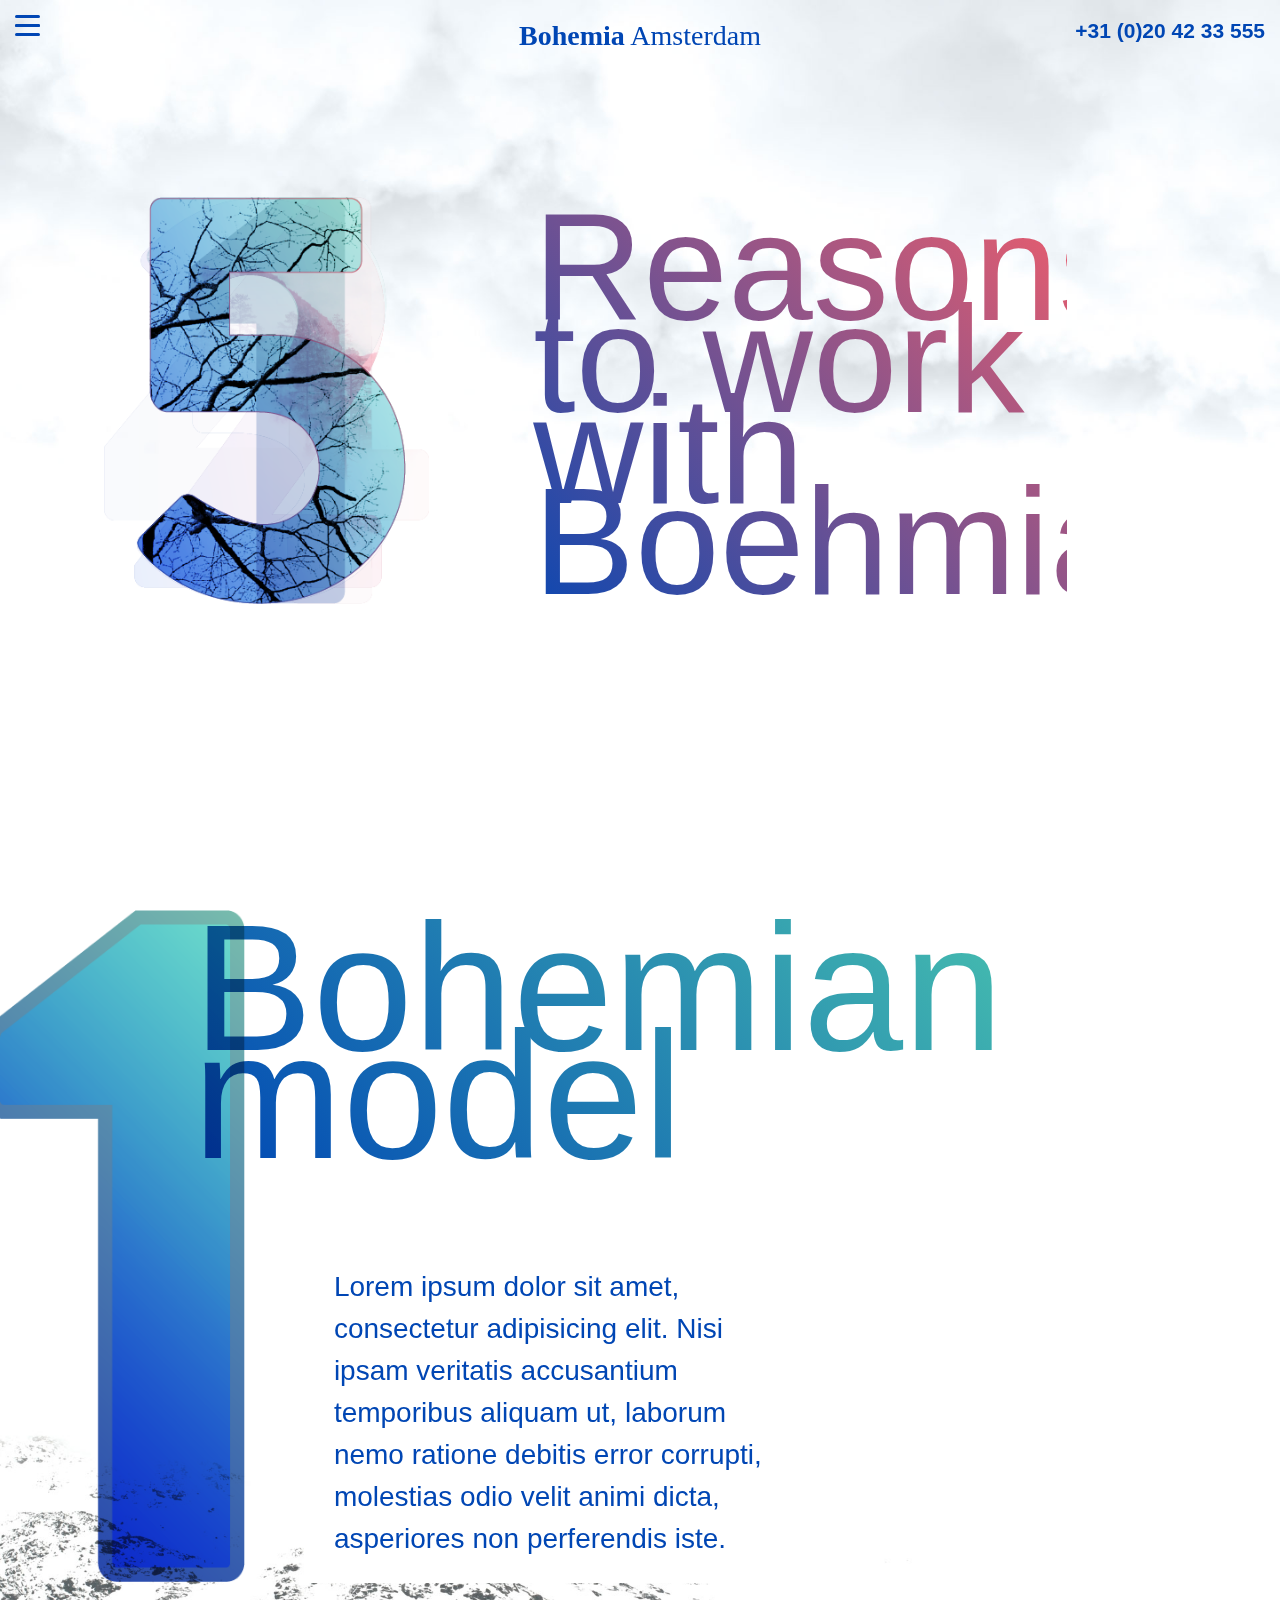
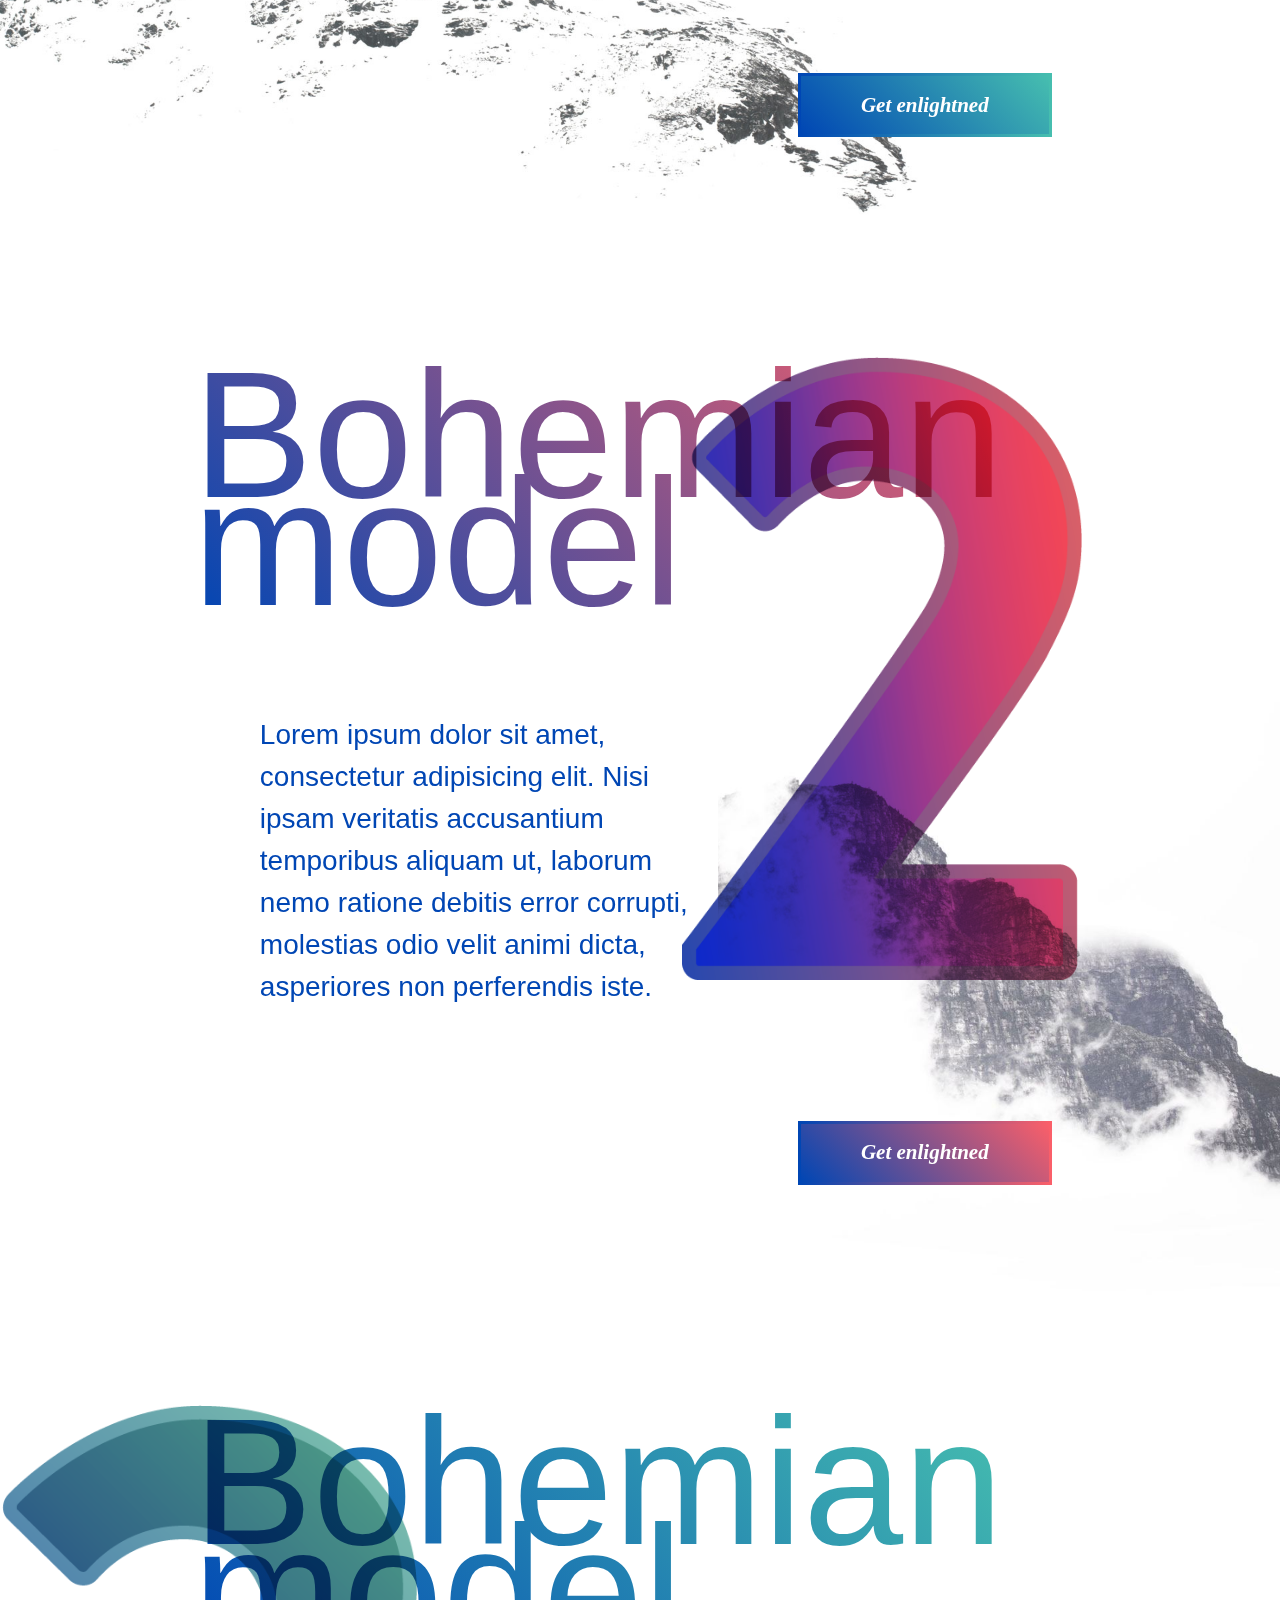
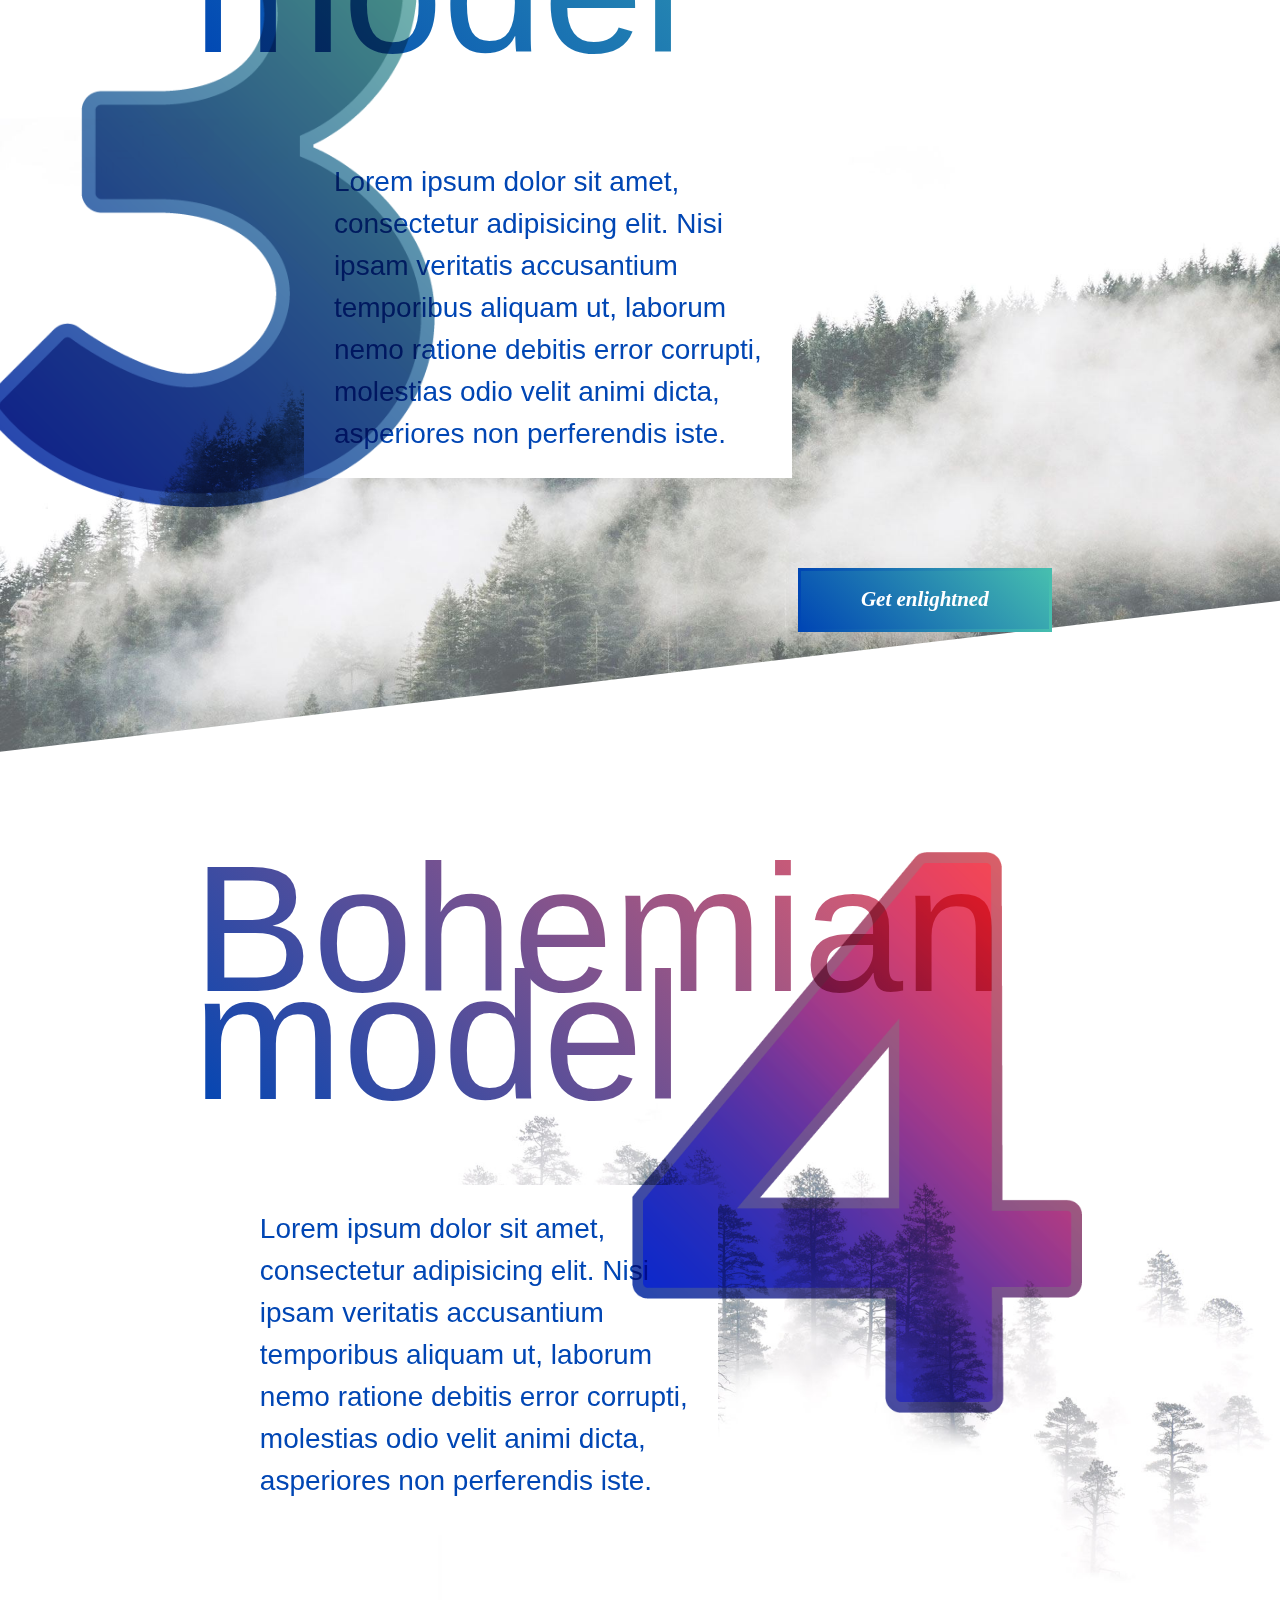
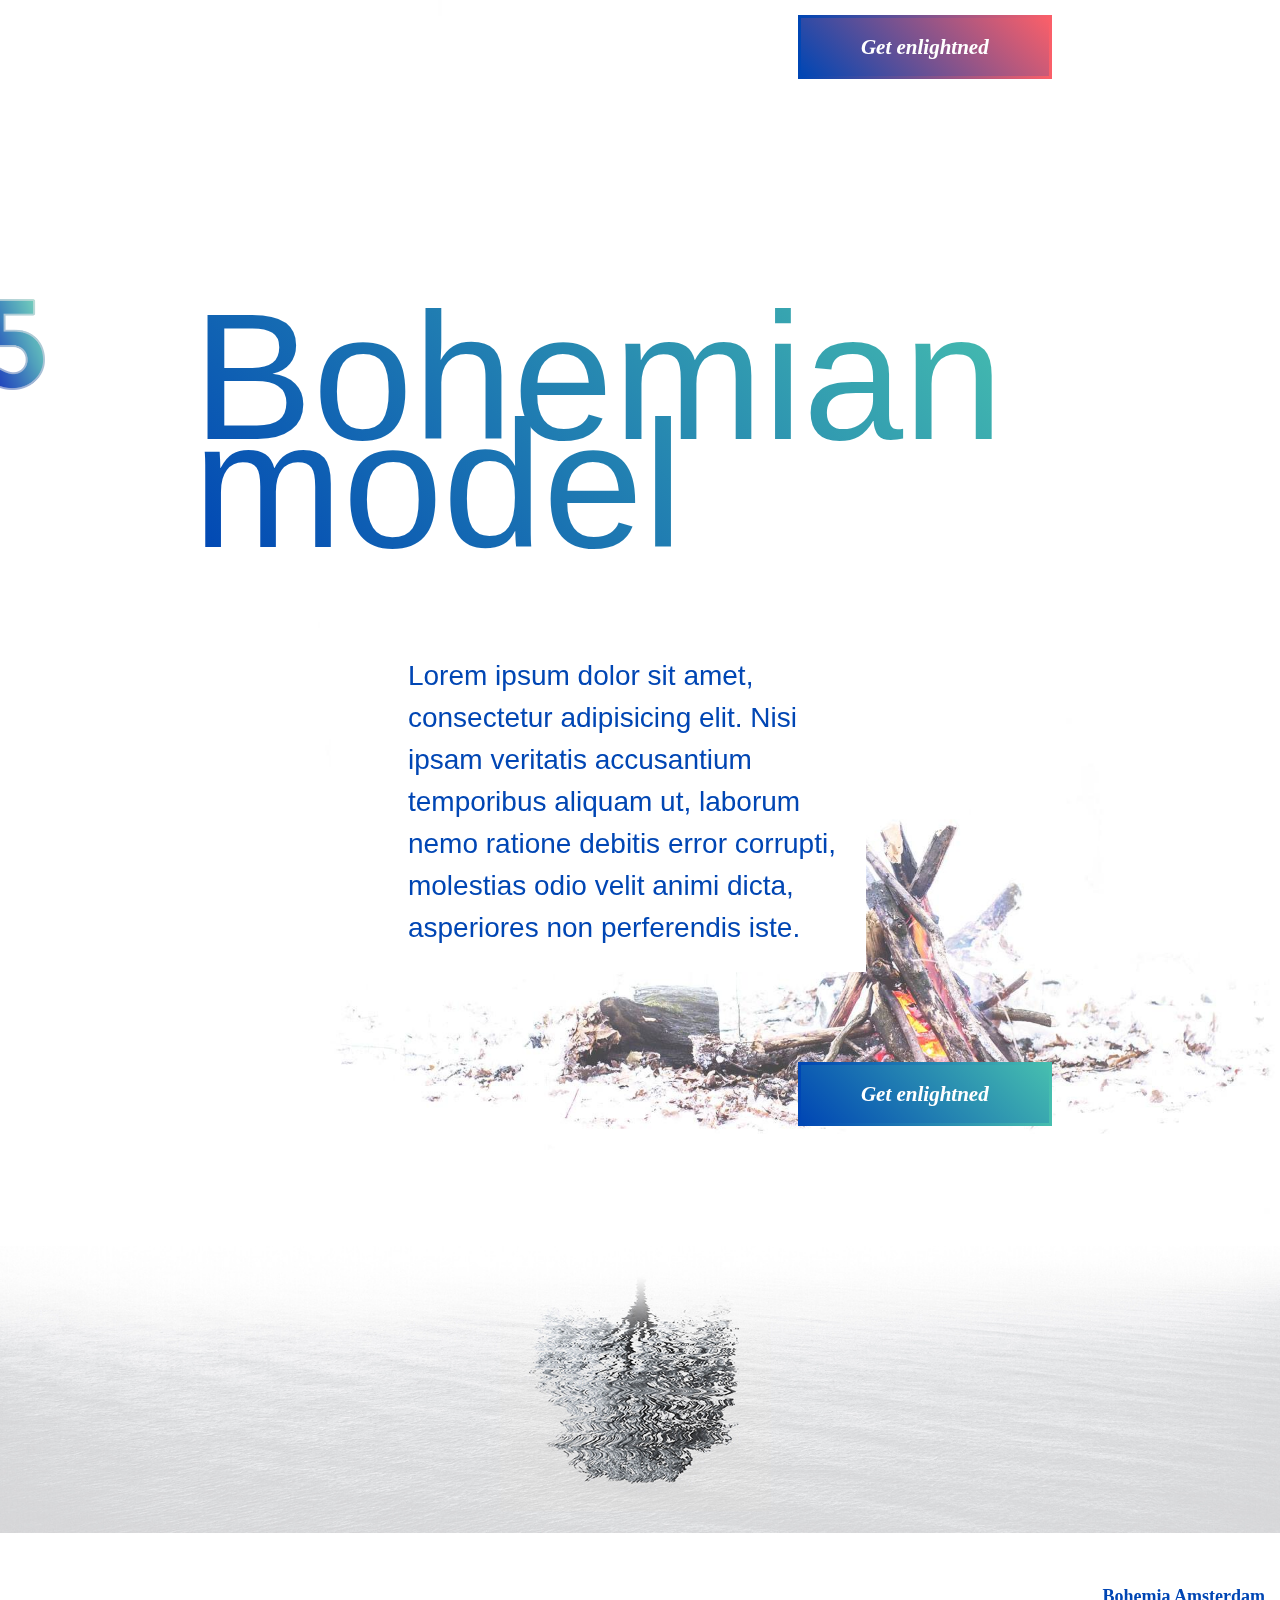
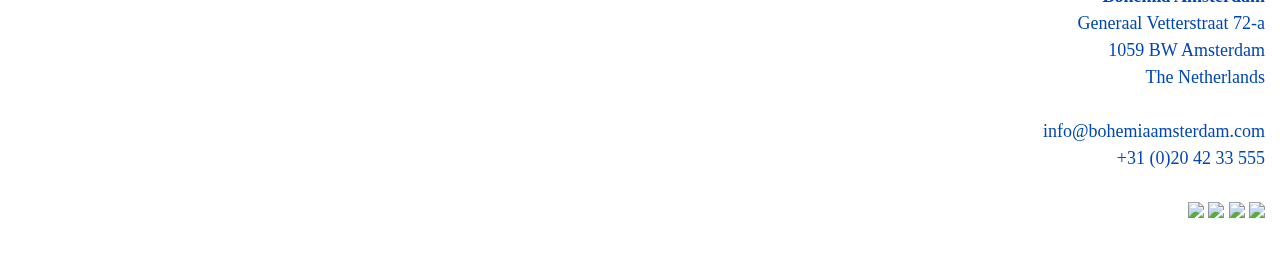
==== front-page.html @ 12e8cc12 "Front page" ====
<!doctype html>
<!--[if lt IE 7]>	  <html class="no-js lt-ie9 lt-ie8 lt-ie7" lang=""> <![endif]-->
<!--[if IE 7]>		 <html class="no-js lt-ie9 lt-ie8" lang=""> <![endif]-->
<!--[if IE 8]>		 <html class="no-js lt-ie9" lang=""> <![endif]-->
<!--[if gt IE 8]><!--> <html class="no-js" lang=""> <!--<![endif]-->
	<head>
		<meta charset="utf-8">
		<meta http-equiv="X-UA-Compatible" content="IE=edge,chrome=1">
		<title></title>
		<meta name="description" content="">
		<meta name="viewport" content="width=device-width, initial-scale=1">
		<link rel="apple-touch-icon" href="apple-touch-icon.png">
		
		<link rel="stylesheet" href="atomic-docs/css/main.css">

		<script src="js/vendor/modernizr-2.8.3-respond-1.4.2.min.js"></script>
	</head>
	<body class="front-page">
 		

		<!-- Clipping SVG for the hero image -->
		<svg class="clip-svg">
		  <defs>
			<clippath id="clip-polygon-hero" clipPathUnits="objectBoundingBox">
			  <polygon points="0 1, 0 0, 1 0, 1 0.8" />
			  <!-- When changing these, also change the _post-item.scss -->
			</clippath>
		  </defs>
		</svg> 
 		  		 		 		
 		<!-- Clipping SVG for the Footer -->
		<svg class="clip-svg" preserveAspectRatio="xMaxYMax meet">
		  <defs>
			<clippath id="clip-polygon-footer" clipPathUnits="objectBoundingBox">
			  <polygon points="0 1, 0 0.55, 1 0, 1 1" />
			  <!-- When changing these, also change the _post-item.scss -->
			</clippath>
		  </defs>
		</svg> 
  		  		 		 		
<!-- 	The hidden menu -->
	   	<nav class="menu"> 
			<div class="menu-container">
				<div class="menu-content">
					<ul>
						<li><a href="front-page.html">Home</a></li>
						<li><a href="single-work.html">Work post</a></li>
						<li><a href="single-blog.html">Blog post</a></li>
						<li><a href="overview-work.html">Overview Work</a></li>
						<li><a href="overview-blog.html">Overview Blog</a></li>
						<li><a href="overview-about.html">Overview About</a></li>
					</ul>
				</div> 
			</div>
			<div class="veil"></div>
		</nav> 
		
<!-- 	The fixed header -->
		<header id="header">
			<div class="gradient"></div>
			<div class="container-full">
				<div class="row between-xs">
					<div class="col-xs-4 col-md-4">
						<button id="ham"><span></span><span></span><span></span><span></span></button>
					</div>
					<div class="col-md-4">
						<a class="logo" href="#"><strong>Bohemia</strong> Amsterdam</a> 
					</div>
					<div class="col-xs-8 col-md-4">
						<a class="phone">&#43;31 (0)20 42 33 555</a>
					</div>
				</div>
			</div>			
		</header>

<!-- 	The hero image. echo the url instead of: http://lorempixel.com/1920/1080-->
<!--
		<div class="hero container-full" style="background-image: url(../img/hero_about.jpg)">
			<div class="row middle-xs">
				<div class="col-xs col-sm-6 col-md-5 col-md-offset-1 col-lg-4">
					<h1>About us</h1>
					<div class="white-bg">Is this the part where we tell you we’re 'not your average advertising agency'? Yup. Whether we're laughing at each other from across the office or having beers together on Burger Friday.</div>
				</div>
			</div>
		</div>
-->
  		
<!-- 	The main content -->
		<main class="container-full">
			
		

	
			<div class="row middle-xs">
				<div class="col-xs col-lg-10">
				
				<!-- 5 Reasons to work with Bohemia -->
					<div class="zero row middle-xs">
						<img class="bg-img" src="img/hero_clouds.jpg" alt="">
						<div class="nr col-xs-12 center-xs col-sm-4 col-sm-offset-1">
							<img src="img/num-all.png" alt="">
						</div>
						<h1  class="col-xs-12 center-xs col-sm-6 col-sm-offset-1 start-sm">Reasons to work with Boehmia</h1>
					</div>
					
				<!-- 1 -->
					<div class="one left row">
						<img class="bg-img" src="img/hero_model.jpg" alt="">
						<div class="number">  <!-- col-xs-3 col-sm-4 -->
							<img src="img/num-1.png" alt="">
						</div>
						<div class="col-xs col-sm-offset-2 col-lg-10 col-lg-offset-2">
							<div class="row">
								<div class="col-xs col-lg-10 col-xlg-8">
									<h2>Bohemian model</h2>
								</div>
							</div>
							<div class="row center-sm">
								<div class="desc col-xs col-sm-6 col-lg-7 col-xlg-6">
									<p>Lorem ipsum dolor sit amet, consectetur adipisicing elit. Nisi ipsam veritatis accusantium temporibus aliquam ut, laborum nemo ratione debitis error corrupti, molestias odio velit animi dicta, asperiores non perferendis iste.</p>
								</div>
							</div>
						</div>
						<div class="cta col-xs">
							<div class="row end-xs">
								<div class="col-xs">
									<button class="green-btn">Get enlightned</button>
								</div>						
							</div>
						</div>
					</div>
					
				<!-- 2 -->
					<div class="two right row">
						<img class="bg-img" src="img/hero_work.jpg" alt="">
						<div class="number">  <!-- col-xs-3 col-sm-4 -->
							<img src="img/num-2.png" alt="">
						</div>
						<div class="col-xs col-sm-offset-2 col-lg-10 col-lg-offset-2">
							<div class="row">
								<div class="col-xs col-lg-10 col-xlg-8">
									<h2>Bohemian model</h2>
								</div>
							</div>
							<div class="row center-sm">
								<div class="desc col-xs col-sm-6 col-lg-7 col-xlg-6">
									<p>Lorem ipsum dolor sit amet, consectetur adipisicing elit. Nisi ipsam veritatis accusantium temporibus aliquam ut, laborum nemo ratione debitis error corrupti, molestias odio velit animi dicta, asperiores non perferendis iste.</p>
								</div>
							</div>
						</div>
						<div class="cta col-xs">
							<div class="row end-xs">
								<div class="col-xs">
									<button class="red-btn">Get enlightned</button>
								</div>						
							</div>
						</div>
					</div>
					
				<!-- 3 -->
					<div class="three left row">
						<img class="bg-img clip-svg-hero" src="img/hero_clients.jpg" alt="">
						<div class="number">  <!-- col-xs-3 col-sm-4 -->
							<img src="img/num-3.png" alt="">
						</div>
						<div class="col-xs col-sm-offset-2 col-lg-10 col-lg-offset-2">
							<div class="row">
								<div class="col-xs col-lg-10 col-xlg-8">
									<h2>Bohemian model</h2>
								</div>
							</div>
							<div class="row center-sm">
								<div class="desc col-xs col-sm-6 col-lg-7 col-xlg-6">
									<p>Lorem ipsum dolor sit amet, consectetur adipisicing elit. Nisi ipsam veritatis accusantium temporibus aliquam ut, laborum nemo ratione debitis error corrupti, molestias odio velit animi dicta, asperiores non perferendis iste.</p>
								</div>
							</div>
						</div>
						<div class="cta col-xs">
							<div class="row end-xs">
								<div class="col-xs">
									<button class="green-btn">Get enlightned</button>
								</div>						
							</div>
						</div>
					</div>
					
				<!-- 4 -->
					<div class="four right row">
						<img class="bg-img" src="img/hero_about.jpg" alt="">
						<div class="number">  <!-- col-xs-3 col-sm-4 -->
							<img src="img/num-4.png" alt="">
						</div>
						<div class="col-xs col-sm-offset-2 col-lg-10 col-lg-offset-2">
							<div class="row">
								<div class="col-xs col-lg-10 col-xlg-8">
									<h2>Bohemian model</h2>
								</div>
							</div>
							<div class="row center-sm">
								<div class="desc col-xs col-sm-6 col-lg-7 col-xlg-6">
									<p>Lorem ipsum dolor sit amet, consectetur adipisicing elit. Nisi ipsam veritatis accusantium temporibus aliquam ut, laborum nemo ratione debitis error corrupti, molestias odio velit animi dicta, asperiores non perferendis iste.</p>
								</div>
							</div>
						</div>
						<div class="cta col-xs">
							<div class="row end-xs">
								<div class="col-xs">
									<button class="red-btn">Get enlightned</button>
								</div>						
							</div>
						</div>
					</div>
					
				<!-- 5 -->
					<div class="five left row">
						<img class="bg-img" src="img/hero_blog.jpg" alt="">
						<div class="number">  <!-- col-xs-3 col-sm-4 -->
							<img src="img/num-5.png" alt="">
						</div>
						<div class="col-xs col-sm-offset-2 col-lg-10 col-lg-offset-2">
							<div class="row">
								<div class="col-xs col-lg-10 col-xlg-8">
									<h2>Bohemian model</h2>
								</div>
							</div>
							<div class="row center-sm">
								<div class="desc col-xs col-sm-6 col-lg-7 col-xlg-6">
									<p>Lorem ipsum dolor sit amet, consectetur adipisicing elit. Nisi ipsam veritatis accusantium temporibus aliquam ut, laborum nemo ratione debitis error corrupti, molestias odio velit animi dicta, asperiores non perferendis iste.</p>
								</div>
							</div>
						</div>
						<div class="cta col-xs">
							<div class="row end-xs">
								<div class="col-xs">
									<button class="green-btn">Get enlightned</button>
								</div>						
							</div>
						</div>
					</div>
				</div>
			</div>
		
			
			
			
			
<!--
			<aside class="col-md-2">
				<ul>
					<li>#ataghere</li>
					<li>#ataghere</li>
					<li>#ataghere</li>
					<li>#ataghere</li>
					<li>#ataghere</li>
					<li>#ataghere</li>
					<li>#ataghere</li>
					<li>#ataghere</li>
					<li>#ataghere</li>
					<li>#ataghere</li>
					<li>#ataghere</li>
					<li>#ataghere</li>
				</ul>	
			</aside>
-->
			
			
			
			
			
			

			<div class="tree">
				<img src="../../../../img/lake.jpg" alt="">
			</div>
		</main>
				
<!-- 	Footer -->
		<footer class="container-fluid">
			<div class="row center-xs end-md">
				<div class="col-xs">
					<div><strong>Bohemia Amsterdam</strong></div>
					<div>
						Generaal Vetterstraat 72-a<br>
						1059 BW Amsterdam<br>
						The Netherlands<br><br>
						info@bohemiaamsterdam.com<br>
						+31 (0)20 42 33 555<br><br>
					</div>
					<div>
						<span><a href="#"><img src="http://lorempixel.com/44/44" ></a></span>
						<span><a href="#"><img src="http://lorempixel.com/44/44" ></a></span>
						<span><a href="#"><img src="http://lorempixel.com/44/44" ></a></span>
						<span><a href="#"><img src="http://lorempixel.com/44/44" ></a></span>
					</div>
				</div>
			</div>
			
		</footer>
		


		<script src="//ajax.googleapis.com/ajax/libs/jquery/1.11.2/jquery.js"></script>
		<script>window.jQuery || document.write('<script src="js/vendor/jquery-1.11.2.js"><\/script>')</script>

		<script src="js/main.js"></script>

	</body>
</html>
---- atomic-docs/css/main.css ----
/* scss/utilities/_variables.scss */
/* scss/utilities/_reset.scss */
/* Eric Meyer's CSS Reset
   http://meyerweb.com/eric/tools/css/reset/ 
   v2.0 | 20110126
   License: none (public domain)
   This is a Sass partial
*/
html, body, div, span, applet, object, iframe,
h1, h2, h3, h4, h5, h6, p, blockquote, pre,
a, abbr, acronym, address, big, cite, code,
del, dfn, em, img, ins, kbd, q, s, samp,
small, strike, strong, sub, sup, tt, var,
b, u, i, center,
dl, dt, dd, ol, ul, li,
fieldset, form, label, legend,
table, caption, tbody, tfoot, thead, tr, th, td,
article, aside, canvas, details, embed,
figure, figcaption, footer, header, hgroup,
menu, nav, output, ruby, section, summary,
time, mark, audio, video {
  margin: 0;
  padding: 0;
  border: 0;
  font-size: 100%;
  font: inherit;
  vertical-align: baseline; }

/* HTML5 display-role reset for older browsers */
article, aside, details, figcaption, figure,
footer, header, hgroup, menu, nav, section {
  display: block; }

body {
  line-height: 1; }

ol, ul {
  list-style: none; }

blockquote, q {
  quotes: none; }

blockquote:before, blockquote:after,
q:before, q:after {
  content: '';
  content: none; }

table {
  border-collapse: collapse;
  border-spacing: 0; }

input, button {
  -webkit-border-radius: 0;
  border-radius: 0;
  -webkit-appearance: none;
  -moz-appearance: none;
  appearance: none;
  box-shadow: none;
  border-radius: none;
  border: none;
  cursor: pointer;
  background: none; }

/* scss/utilities/_mixins.scss */
/* transition syntax
		<name>
		<duration>
		<timing-function>
		<delay> */
/* animation: 
		<name> 
		<duration>
		<timing-function>
		<delay>
		<iteration-count>
		<direction>
		<fill-mode> */
/* transform: 
		<name> 
		<duration>
		<timing-function>
		<delay>
		<iteration-count>
		<direction>
		<fill-mode> */
/* scss/utilities/_base.scss */
@font-face {
  font-family: 'brandon-grotesque';
  font-style: normal;
  font-weight: 100;
  src: url(../../../fonts/Brandon_thin.woff) format("woff"); }

@font-face {
  font-family: 'brandon-grotesque';
  font-style: normal;
  font-weight: 200;
  src: url(../../../fonts/Brandon_light.woff) format("woff"); }

@font-face {
  font-family: 'brandon-grotesque';
  font-style: normal;
  font-weight: 300;
  src: url(../../../fonts/Brandon_reg.woff) format("woff"); }

@font-face {
  font-family: 'brandon-grotesque';
  font-style: normal;
  font-weight: 700;
  src: url(../../../fonts/Brandon_bld.woff) format("woff"); }

html {
  font-size: 62.5%; }

body {
  font-size: 2.1rem;
  font-family: "livory", Times, "Times New Roman", serif;
  color: #0046b4;
  line-height: 1.5;
  -webkit-font-smoothing: antialiased;
  -moz-osx-font-smoothing: grayscale; }

.relative {
  position: relative; }

strong {
  font-weight: 700; }

a, a img {
  -webkit-transition: all, 0.3s, ease;
  -moz-transition: all, 0.3s, ease;
  -o-transition: all, 0.3s, ease;
  transition: all, 0.3s, ease; }

.container-fluid, .container, .container-full {
  margin-right: auto;
  margin-left: auto; }

.container-fluid {
  padding-right: 1.5rem;
  padding-left: 1.5rem;
  max-width: 143rem; }

.container-full {
  padding-right: 1.5rem;
  padding-left: 1.5rem; }

.row {
  box-sizing: border-box;
  display: -webkit-box;
  display: -ms-flexbox;
  display: flex;
  -webkit-box-flex: 0;
  -ms-flex: 0 1 auto;
  flex: 0 1 auto;
  -webkit-box-orient: horizontal;
  -webkit-box-direction: normal;
  -ms-flex-direction: row;
  flex-direction: row;
  -ms-flex-wrap: wrap;
  flex-wrap: wrap;
  margin-right: -1.5rem;
  margin-left: -1.5rem; }
  .row.reverse {
    -webkit-box-orient: horizontal;
    -webkit-box-direction: reverse;
    -ms-flex-direction: row-reverse;
    flex-direction: row-reverse; }

.col.reverse {
  -webkit-box-orient: vertical;
  -webkit-box-direction: reverse;
  -ms-flex-direction: column-reverse;
  flex-direction: column-reverse; }

/* 
 * Name: xs
 * Desc: Vertical mobile
 */
.col-xs, .col-xs-1, .col-xs-2, .col-xs-3, .col-xs-4, .col-xs-5, .col-xs-6, .col-xs-7, .col-xs-8, .col-xs-9, .col-xs-10, .col-xs-11, .col-xs-12, .col-xs-offset-0, .col-xs-offset-1, .col-xs-offset-2, .col-xs-offset-3, .col-xs-offset-4, .col-xs-offset-5, .col-xs-offset-6, .col-xs-offset-7, .col-xs-offset-8, .col-xs-offset-9, .col-xs-offset-10, .col-xs-offset-11, .col-xs-offset-12 {
  box-sizing: border-box;
  -webkit-box-flex: 0;
  -ms-flex: 0 0 auto;
  flex: 0 0 auto;
  padding-right: 1.5rem;
  padding-left: 1.5rem; }

.col-xs {
  -webkit-box-flex: 1;
  -ms-flex-positive: 1;
  flex-grow: 1;
  -ms-flex-preferred-size: 0;
  flex-basis: 0;
  max-width: 100%; }

.col-xs-1 {
  -ms-flex-preferred-size: 8.33333333%;
  flex-basis: 8.33333333%;
  max-width: 8.33333333%; }

.col-xs-2 {
  -ms-flex-preferred-size: 16.66666667%;
  flex-basis: 16.66666667%;
  max-width: 16.66666667%; }

.col-xs-3 {
  -ms-flex-preferred-size: 25%;
  flex-basis: 25%;
  max-width: 25%; }

.col-xs-4 {
  -ms-flex-preferred-size: 33.33333333%;
  flex-basis: 33.33333333%;
  max-width: 33.33333333%; }

.col-xs-5 {
  -ms-flex-preferred-size: 41.66666667%;
  flex-basis: 41.66666667%;
  max-width: 41.66666667%; }

.col-xs-6 {
  -ms-flex-preferred-size: 50%;
  flex-basis: 50%;
  max-width: 50%; }

.col-xs-7 {
  -ms-flex-preferred-size: 58.33333333%;
  flex-basis: 58.33333333%;
  max-width: 58.33333333%; }

.col-xs-8 {
  -ms-flex-preferred-size: 66.66666667%;
  flex-basis: 66.66666667%;
  max-width: 66.66666667%; }

.col-xs-9 {
  -ms-flex-preferred-size: 75%;
  flex-basis: 75%;
  max-width: 75%; }

.col-xs-10 {
  -ms-flex-preferred-size: 83.33333333%;
  flex-basis: 83.33333333%;
  max-width: 83.33333333%; }

.col-xs-11 {
  -ms-flex-preferred-size: 91.66666667%;
  flex-basis: 91.66666667%;
  max-width: 91.66666667%; }

.col-xs-12 {
  -ms-flex-preferred-size: 100%;
  flex-basis: 100%;
  max-width: 100%; }

.col-xs-offset-0 {
  margin-left: 0; }

.col-xs-offset-1 {
  margin-left: 8.33333333%; }

.col-xs-offset-2 {
  margin-left: 16.66666667%; }

.col-xs-offset-3 {
  margin-left: 25%; }

.col-xs-offset-4 {
  margin-left: 33.33333333%; }

.col-xs-offset-5 {
  margin-left: 41.66666667%; }

.col-xs-offset-6 {
  margin-left: 50%; }

.col-xs-offset-7 {
  margin-left: 58.33333333%; }

.col-xs-offset-8 {
  margin-left: 66.66666667%; }

.col-xs-offset-9 {
  margin-left: 75%; }

.col-xs-offset-10 {
  margin-left: 83.33333333%; }

.col-xs-offset-11 {
  margin-left: 91.66666667%; }

.start-xs {
  -webkit-box-pack: start;
  -ms-flex-pack: start;
  justify-content: flex-start;
  text-align: start; }

.center-xs {
  -webkit-box-pack: center;
  -ms-flex-pack: center;
  justify-content: center;
  text-align: center; }

.end-xs {
  -webkit-box-pack: end;
  -ms-flex-pack: end;
  justify-content: flex-end;
  text-align: end; }

.top-xs {
  -webkit-box-align: start;
  -ms-flex-align: start;
  align-items: flex-start; }

.middle-xs {
  -webkit-box-align: center;
  -ms-flex-align: center;
  align-items: center; }

.bottom-xs {
  -webkit-box-align: end;
  -ms-flex-align: end;
  align-items: flex-end; }

.around-xs {
  -ms-flex-pack: distribute;
  justify-content: space-around; }

.between-xs {
  -webkit-box-pack: justify;
  -ms-flex-pack: justify;
  justify-content: space-between; }

.first-xs {
  -webkit-box-ordinal-group: 0;
  -ms-flex-order: -1;
  order: -1; }

.last-xs {
  -webkit-box-ordinal-group: 2;
  -ms-flex-order: 1;
  order: 1; }

/* 
 * Name: sm
 * Desc: Vertical tablets or landscape mobile
 */
@media only screen and (min-width: 48rem) {
  .container {
    width: 49rem; }
  .col-sm, .col-sm-1, .col-sm-2, .col-sm-3, .col-sm-4, .col-sm-5, .col-sm-6, .col-sm-7, .col-sm-8, .col-sm-9, .col-sm-10, .col-sm-11, .col-sm-12, .col-sm-offset-0, .col-sm-offset-1, .col-sm-offset-2, .col-sm-offset-3, .col-sm-offset-4, .col-sm-offset-5, .col-sm-offset-6, .col-sm-offset-7, .col-sm-offset-8, .col-sm-offset-9, .col-sm-offset-10, .col-sm-offset-11, .col-sm-offset-12 {
    box-sizing: border-box;
    -webkit-box-flex: 0;
    -ms-flex: 0 0 auto;
    flex: 0 0 auto;
    padding-right: 1.5rem;
    padding-left: 1.5rem; }
  .col-sm {
    -webkit-box-flex: 1;
    -ms-flex-positive: 1;
    flex-grow: 1;
    -ms-flex-preferred-size: 0;
    flex-basis: 0;
    max-width: 100%; }
  .col-sm-1 {
    -ms-flex-preferred-size: 8.33333333%;
    flex-basis: 8.33333333%;
    max-width: 8.33333333%; }
  .col-sm-2 {
    -ms-flex-preferred-size: 16.66666667%;
    flex-basis: 16.66666667%;
    max-width: 16.66666667%; }
  .col-sm-3 {
    -ms-flex-preferred-size: 25%;
    flex-basis: 25%;
    max-width: 25%; }
  .col-sm-4 {
    -ms-flex-preferred-size: 33.33333333%;
    flex-basis: 33.33333333%;
    max-width: 33.33333333%; }
  .col-sm-5 {
    -ms-flex-preferred-size: 41.66666667%;
    flex-basis: 41.66666667%;
    max-width: 41.66666667%; }
  .col-sm-6 {
    -ms-flex-preferred-size: 50%;
    flex-basis: 50%;
    max-width: 50%; }
  .col-sm-7 {
    -ms-flex-preferred-size: 58.33333333%;
    flex-basis: 58.33333333%;
    max-width: 58.33333333%; }
  .col-sm-8 {
    -ms-flex-preferred-size: 66.66666667%;
    flex-basis: 66.66666667%;
    max-width: 66.66666667%; }
  .col-sm-9 {
    -ms-flex-preferred-size: 75%;
    flex-basis: 75%;
    max-width: 75%; }
  .col-sm-10 {
    -ms-flex-preferred-size: 83.33333333%;
    flex-basis: 83.33333333%;
    max-width: 83.33333333%; }
  .col-sm-11 {
    -ms-flex-preferred-size: 91.66666667%;
    flex-basis: 91.66666667%;
    max-width: 91.66666667%; }
  .col-sm-12 {
    -ms-flex-preferred-size: 100%;
    flex-basis: 100%;
    max-width: 100%; }
  .col-sm-offset-0 {
    margin-left: 0; }
  .col-sm-offset-1 {
    margin-left: 8.33333333%; }
  .col-sm-offset-2 {
    margin-left: 16.66666667%; }
  .col-sm-offset-3 {
    margin-left: 25%; }
  .col-sm-offset-4 {
    margin-left: 33.33333333%; }
  .col-sm-offset-5 {
    margin-left: 41.66666667%; }
  .col-sm-offset-6 {
    margin-left: 50%; }
  .col-sm-offset-7 {
    margin-left: 58.33333333%; }
  .col-sm-offset-8 {
    margin-left: 66.66666667%; }
  .col-sm-offset-9 {
    margin-left: 75%; }
  .col-sm-offset-10 {
    margin-left: 83.33333333%; }
  .col-sm-offset-11 {
    margin-left: 91.66666667%; }
  .start-sm {
    -webkit-box-pack: start;
    -ms-flex-pack: start;
    justify-content: flex-start;
    text-align: start; }
  .center-sm {
    -webkit-box-pack: center;
    -ms-flex-pack: center;
    justify-content: center;
    text-align: center; }
  .end-sm {
    -webkit-box-pack: end;
    -ms-flex-pack: end;
    justify-content: flex-end;
    text-align: end; }
  .top-sm {
    -webkit-box-align: start;
    -ms-flex-align: start;
    align-items: flex-start; }
  .middle-sm {
    -webkit-box-align: center;
    -ms-flex-align: center;
    align-items: center; }
  .bottom-sm {
    -webkit-box-align: end;
    -ms-flex-align: end;
    align-items: flex-end; }
  .around-sm {
    -ms-flex-pack: distribute;
    justify-content: space-around; }
  .between-sm {
    -webkit-box-pack: justify;
    -ms-flex-pack: justify;
    justify-content: space-between; }
  .first-sm {
    -webkit-box-ordinal-group: 0;
    -ms-flex-order: -1;
    order: -1; }
  .last-sm {
    -webkit-box-ordinal-group: 2;
    -ms-flex-order: 1;
    order: 1; } }

/* 
 * Name: md
 * Desc: Lanscape tablets and small desktop
 */
@media only screen and (min-width: 64rem) {
  .container {
    width: 65rem; }
  .col-md, .col-md-1, .col-md-2, .col-md-3, .col-md-4, .col-md-5, .col-md-6, .col-md-7, .col-md-8, .col-md-9, .col-md-10, .col-md-11, .col-md-12, .col-md-offset-0, .col-md-offset-1, .col-md-offset-2, .col-md-offset-3, .col-md-offset-4, .col-md-offset-5, .col-md-offset-6, .col-md-offset-7, .col-md-offset-8, .col-md-offset-9, .col-md-offset-10, .col-md-offset-11, .col-md-offset-12 {
    box-sizing: border-box;
    -webkit-box-flex: 0;
    -ms-flex: 0 0 auto;
    flex: 0 0 auto;
    padding-right: 1.5rem;
    padding-left: 1.5rem; }
  .col-md {
    -webkit-box-flex: 1;
    -ms-flex-positive: 1;
    flex-grow: 1;
    -ms-flex-preferred-size: 0;
    flex-basis: 0;
    max-width: 100%; }
  .col-md-1 {
    -ms-flex-preferred-size: 8.33333333%;
    flex-basis: 8.33333333%;
    max-width: 8.33333333%; }
  .col-md-2 {
    -ms-flex-preferred-size: 16.66666667%;
    flex-basis: 16.66666667%;
    max-width: 16.66666667%; }
  .col-md-3 {
    -ms-flex-preferred-size: 25%;
    flex-basis: 25%;
    max-width: 25%; }
  .col-md-4 {
    -ms-flex-preferred-size: 33.33333333%;
    flex-basis: 33.33333333%;
    max-width: 33.33333333%; }
  .col-md-5 {
    -ms-flex-preferred-size: 41.66666667%;
    flex-basis: 41.66666667%;
    max-width: 41.66666667%; }
  .col-md-6 {
    -ms-flex-preferred-size: 50%;
    flex-basis: 50%;
    max-width: 50%; }
  .col-md-7 {
    -ms-flex-preferred-size: 58.33333333%;
    flex-basis: 58.33333333%;
    max-width: 58.33333333%; }
  .col-md-8 {
    -ms-flex-preferred-size: 66.66666667%;
    flex-basis: 66.66666667%;
    max-width: 66.66666667%; }
  .col-md-9 {
    -ms-flex-preferred-size: 75%;
    flex-basis: 75%;
    max-width: 75%; }
  .col-md-10 {
    -ms-flex-preferred-size: 83.33333333%;
    flex-basis: 83.33333333%;
    max-width: 83.33333333%; }
  .col-md-11 {
    -ms-flex-preferred-size: 91.66666667%;
    flex-basis: 91.66666667%;
    max-width: 91.66666667%; }
  .col-md-12 {
    -ms-flex-preferred-size: 100%;
    flex-basis: 100%;
    max-width: 100%; }
  .col-md-offset-0 {
    margin-left: 0; }
  .col-md-offset-1 {
    margin-left: 8.33333333%; }
  .col-md-offset-2 {
    margin-left: 16.66666667%; }
  .col-md-offset-3 {
    margin-left: 25%; }
  .col-md-offset-4 {
    margin-left: 33.33333333%; }
  .col-md-offset-5 {
    margin-left: 41.66666667%; }
  .col-md-offset-6 {
    margin-left: 50%; }
  .col-md-offset-7 {
    margin-left: 58.33333333%; }
  .col-md-offset-8 {
    margin-left: 66.66666667%; }
  .col-md-offset-9 {
    margin-left: 75%; }
  .col-md-offset-10 {
    margin-left: 83.33333333%; }
  .col-md-offset-11 {
    margin-left: 91.66666667%; }
  .start-md {
    -webkit-box-pack: start;
    -ms-flex-pack: start;
    justify-content: flex-start;
    text-align: start; }
  .center-md {
    -webkit-box-pack: center;
    -ms-flex-pack: center;
    justify-content: center;
    text-align: center; }
  .end-md {
    -webkit-box-pack: end;
    -ms-flex-pack: end;
    justify-content: flex-end;
    text-align: end; }
  .top-md {
    -webkit-box-align: start;
    -ms-flex-align: start;
    align-items: flex-start; }
  .middle-md {
    -webkit-box-align: center;
    -ms-flex-align: center;
    align-items: center; }
  .bottom-md {
    -webkit-box-align: end;
    -ms-flex-align: end;
    align-items: flex-end; }
  .around-md {
    -ms-flex-pack: distribute;
    justify-content: space-around; }
  .between-md {
    -webkit-box-pack: justify;
    -ms-flex-pack: justify;
    justify-content: space-between; }
  .first-md {
    -webkit-box-ordinal-group: 0;
    -ms-flex-order: -1;
    order: -1; }
  .last-md {
    -webkit-box-ordinal-group: 2;
    -ms-flex-order: 1;
    order: 1; } }

/* 
 * Name: lg
 * Desc: Large desktop
 */
@media only screen and (min-width: 75rem) {
  .container {
    width: 96%;
    max-width: 143rem; }
  .col-lg, .col-lg-1, .col-lg-2, .col-lg-3, .col-lg-4, .col-lg-5, .col-lg-6, .col-lg-7, .col-lg-8, .col-lg-9, .col-lg-10, .col-lg-11, .col-lg-12, .col-lg-offset-0, .col-lg-offset-1, .col-lg-offset-2, .col-lg-offset-3, .col-lg-offset-4, .col-lg-offset-5, .col-lg-offset-6, .col-lg-offset-7, .col-lg-offset-8, .col-lg-offset-9, .col-lg-offset-10, .col-lg-offset-11, .col-lg-offset-12 {
    box-sizing: border-box;
    -webkit-box-flex: 0;
    -ms-flex: 0 0 auto;
    flex: 0 0 auto;
    padding-right: 1.5rem;
    padding-left: 1.5rem; }
  .col-lg {
    -webkit-box-flex: 1;
    -ms-flex-positive: 1;
    flex-grow: 1;
    -ms-flex-preferred-size: 0;
    flex-basis: 0;
    max-width: 100%; }
  .col-lg-1 {
    -ms-flex-preferred-size: 8.33333333%;
    flex-basis: 8.33333333%;
    max-width: 8.33333333%; }
  .col-lg-2 {
    -ms-flex-preferred-size: 16.66666667%;
    flex-basis: 16.66666667%;
    max-width: 16.66666667%; }
  .col-lg-3 {
    -ms-flex-preferred-size: 25%;
    flex-basis: 25%;
    max-width: 25%; }
  .col-lg-4 {
    -ms-flex-preferred-size: 33.33333333%;
    flex-basis: 33.33333333%;
    max-width: 33.33333333%; }
  .col-lg-5 {
    -ms-flex-preferred-size: 41.66666667%;
    flex-basis: 41.66666667%;
    max-width: 41.66666667%; }
  .col-lg-6 {
    -ms-flex-preferred-size: 50%;
    flex-basis: 50%;
    max-width: 50%; }
  .col-lg-7 {
    -ms-flex-preferred-size: 58.33333333%;
    flex-basis: 58.33333333%;
    max-width: 58.33333333%; }
  .col-lg-8 {
    -ms-flex-preferred-size: 66.66666667%;
    flex-basis: 66.66666667%;
    max-width: 66.66666667%; }
  .col-lg-9 {
    -ms-flex-preferred-size: 75%;
    flex-basis: 75%;
    max-width: 75%; }
  .col-lg-10 {
    -ms-flex-preferred-size: 83.33333333%;
    flex-basis: 83.33333333%;
    max-width: 83.33333333%; }
  .col-lg-11 {
    -ms-flex-preferred-size: 91.66666667%;
    flex-basis: 91.66666667%;
    max-width: 91.66666667%; }
  .col-lg-12 {
    -ms-flex-preferred-size: 100%;
    flex-basis: 100%;
    max-width: 100%; }
  .col-lg-offset-0 {
    margin-left: 0; }
  .col-lg-offset-1 {
    margin-left: 8.33333333%; }
  .col-lg-offset-2 {
    margin-left: 16.66666667%; }
  .col-lg-offset-3 {
    margin-left: 25%; }
  .col-lg-offset-4 {
    margin-left: 33.33333333%; }
  .col-lg-offset-5 {
    margin-left: 41.66666667%; }
  .col-lg-offset-6 {
    margin-left: 50%; }
  .col-lg-offset-7 {
    margin-left: 58.33333333%; }
  .col-lg-offset-8 {
    margin-left: 66.66666667%; }
  .col-lg-offset-9 {
    margin-left: 75%; }
  .col-lg-offset-10 {
    margin-left: 83.33333333%; }
  .col-lg-offset-11 {
    margin-left: 91.66666667%; }
  .start-lg {
    -webkit-box-pack: start;
    -ms-flex-pack: start;
    justify-content: flex-start;
    text-align: start; }
  .center-lg {
    -webkit-box-pack: center;
    -ms-flex-pack: center;
    justify-content: center;
    text-align: center; }
  .end-lg {
    -webkit-box-pack: end;
    -ms-flex-pack: end;
    justify-content: flex-end;
    text-align: end; }
  .top-lg {
    -webkit-box-align: start;
    -ms-flex-align: start;
    align-items: flex-start; }
  .middle-lg {
    -webkit-box-align: center;
    -ms-flex-align: center;
    align-items: center; }
  .bottom-lg {
    -webkit-box-align: end;
    -ms-flex-align: end;
    align-items: flex-end; }
  .around-lg {
    -ms-flex-pack: distribute;
    justify-content: space-around; }
  .between-lg {
    -webkit-box-pack: justify;
    -ms-flex-pack: justify;
    justify-content: space-between; }
  .first-lg {
    -webkit-box-ordinal-group: 0;
    -ms-flex-order: -1;
    order: -1; }
  .last-lg {
    -webkit-box-ordinal-group: 2;
    -ms-flex-order: 1;
    order: 1; } }

/* 
 * Name: xlg
 * Desc: Extra Large desktop
 */
@media only screen and (min-width: 100.1rem) {
  .container {
    width: 96%;
    max-width: 143rem; }
  .col-xlg, .col-xlg-1, .col-xlg-2, .col-xlg-3, .col-xlg-4, .col-xlg-5, .col-xlg-6, .col-xlg-7, .col-xlg-8, .col-xlg-9, .col-xlg-10, .col-xlg-11, .col-xlg-12, .col-xlg-offset-0, .col-xlg-offset-1, .col-xlg-offset-2, .col-xlg-offset-3, .col-xlg-offset-4, .col-xlg-offset-5, .col-xlg-offset-6, .col-xlg-offset-7, .col-xlg-offset-8, .col-xlg-offset-9, .col-xlg-offset-10, .col-xlg-offset-11, .col-xlg-offset-12 {
    box-sizing: border-box;
    -webkit-box-flex: 0;
    -ms-flex: 0 0 auto;
    flex: 0 0 auto;
    padding-right: 1.5rem;
    padding-left: 1.5rem; }
  .col-xlg {
    -webkit-box-flex: 1;
    -ms-flex-positive: 1;
    flex-grow: 1;
    -ms-flex-preferred-size: 0;
    flex-basis: 0;
    max-width: 100%; }
  .col-xlg-1 {
    -ms-flex-preferred-size: 8.33333333%;
    flex-basis: 8.33333333%;
    max-width: 8.33333333%; }
  .col-xlg-2 {
    -ms-flex-preferred-size: 16.66666667%;
    flex-basis: 16.66666667%;
    max-width: 16.66666667%; }
  .col-xlg-3 {
    -ms-flex-preferred-size: 25%;
    flex-basis: 25%;
    max-width: 25%; }
  .col-xlg-4 {
    -ms-flex-preferred-size: 33.33333333%;
    flex-basis: 33.33333333%;
    max-width: 33.33333333%; }
  .col-xlg-5 {
    -ms-flex-preferred-size: 41.66666667%;
    flex-basis: 41.66666667%;
    max-width: 41.66666667%; }
  .col-xlg-6 {
    -ms-flex-preferred-size: 50%;
    flex-basis: 50%;
    max-width: 50%; }
  .col-xlg-7 {
    -ms-flex-preferred-size: 58.33333333%;
    flex-basis: 58.33333333%;
    max-width: 58.33333333%; }
  .col-xlg-8 {
    -ms-flex-preferred-size: 66.66666667%;
    flex-basis: 66.66666667%;
    max-width: 66.66666667%; }
  .col-xlg-9 {
    -ms-flex-preferred-size: 75%;
    flex-basis: 75%;
    max-width: 75%; }
  .col-xlg-10 {
    -ms-flex-preferred-size: 83.33333333%;
    flex-basis: 83.33333333%;
    max-width: 83.33333333%; }
  .col-xlg-11 {
    -ms-flex-preferred-size: 91.66666667%;
    flex-basis: 91.66666667%;
    max-width: 91.66666667%; }
  .col-xlg-12 {
    -ms-flex-preferred-size: 100%;
    flex-basis: 100%;
    max-width: 100%; }
  .col-xlg-offset-0 {
    margin-left: 0; }
  .col-xlg-offset-1 {
    margin-left: 8.33333333%; }
  .col-xlg-offset-2 {
    margin-left: 16.66666667%; }
  .col-xlg-offset-3 {
    margin-left: 25%; }
  .col-xlg-offset-4 {
    margin-left: 33.33333333%; }
  .col-xlg-offset-5 {
    margin-left: 41.66666667%; }
  .col-xlg-offset-6 {
    margin-left: 50%; }
  .col-xlg-offset-7 {
    margin-left: 58.33333333%; }
  .col-xlg-offset-8 {
    margin-left: 66.66666667%; }
  .col-xlg-offset-9 {
    margin-left: 75%; }
  .col-xlg-offset-10 {
    margin-left: 83.33333333%; }
  .col-xlg-offset-11 {
    margin-left: 91.66666667%; }
  .start-xlg {
    -webkit-box-pack: start;
    -ms-flex-pack: start;
    justify-content: flex-start;
    text-align: start; }
  .center-xlg {
    -webkit-box-pack: center;
    -ms-flex-pack: center;
    justify-content: center;
    text-align: center; }
  .end-xlg {
    -webkit-box-pack: end;
    -ms-flex-pack: end;
    justify-content: flex-end;
    text-align: end; }
  .top-xlg {
    -webkit-box-align: start;
    -ms-flex-align: start;
    align-items: flex-start; }
  .middle-xlg {
    -webkit-box-align: center;
    -ms-flex-align: center;
    align-items: center; }
  .bottom-xlg {
    -webkit-box-align: end;
    -ms-flex-align: end;
    align-items: flex-end; }
  .around-xlg {
    -ms-flex-pack: distribute;
    justify-content: space-around; }
  .between-xlg {
    -webkit-box-pack: justify;
    -ms-flex-pack: justify;
    justify-content: space-between; }
  .first-xlg {
    -webkit-box-ordinal-group: 0;
    -ms-flex-order: -1;
    order: -1; }
  .last-xlg {
    -webkit-box-ordinal-group: 2;
    -ms-flex-order: 1;
    order: 1; } }

/* scss/utilities/_helper.scss */
.hidden {
  display: none !important;
  visibility: hidden; }

.visuallyhidden {
  border: 0;
  clip: rect(0 0 0 0);
  height: 1px;
  margin: -1px;
  overflow: hidden;
  padding: 0;
  position: absolute;
  width: 1px; }
  .visuallyhidden.focusable:active, .visuallyhidden.focusable:focus {
    clip: auto;
    height: auto;
    margin: 0;
    overflow: visible;
    position: static;
    width: auto; }

.invisible {
  visibility: hidden; }

.translucent {
  -ms-filter: "progid:DXImageTransform.Microsoft.Alpha(Opacity=50)";
  -khtml-opacity: 0.5;
  opacity: 0.5; }

.clearfix {
  *zoom: 1; }
  .clearfix:before {
    content: " ";
    display: table; }
  .clearfix:after {
    content: " ";
    display: table;
    clear: both; }

.blue {
  color: #0046b4; }

.red {
  color: #fa5f69; }

.green {
  color: #46beaf; }

.white {
  color: #ffffff; }

.blue-bg {
  background: #0046b4; }

.red-bg {
  background: #fa5f69; }

.green-bg {
  background: #46beaf; }

.white-bg {
  background: #ffffff; }

.full-width {
  flex-basis: 100%;
  max-width: 100%; }

/* scss/utilities/_media_queries.scss */
/* scss/utilities/_print.scss */
@media print {
  * {
    background: transparent !important;
    color: #000 !important;
    box-shadow: none !important;
    text-shadow: none !important; }
    *:before, *:after {
      background: transparent !important;
      color: #000 !important;
      box-shadow: none !important;
      text-shadow: none !important; }
  a {
    text-decoration: underline; }
    a:visited {
      text-decoration: underline; }
    a[href]:after {
      content: " (" attr(href) ")"; }
  abbr[title]:after {
    content: " (" attr(title) ")"; }
  a[href^="#"]:after, a[href^="javascript:"]:after {
    content: ""; }
  pre, blockquote {
    border: 1px solid #999;
    page-break-inside: avoid; }
  thead {
    display: table-header-group; }
  tr {
    page-break-inside: avoid; }
  img {
    page-break-inside: avoid;
    max-width: 100% !important; }
  p, h2, h3 {
    orphans: 3;
    widows: 3; }
  h2, h3 {
    page-break-after: avoid; } }

/* scss/atoms/_images.scss */
.content img {
  max-width: 100%; }

/* scss/atoms/_buttons.scss */
button {
  font-family: "livory", Times, "Times New Roman", serif;
  font-size: 2.1rem;
  font-style: italic;
  font-weight: 700;
  line-height: 0.8;
  height: 6.4rem;
  padding: 0 6rem;
  border-width: 3px;
  border-style: solid;
  color: #ffffff;
  margin: 2rem 0; }

button.outline-white {
  border-color: #ffffff;
  margin: 6rem auto 2rem; }

button.outline-green {
  -webkit-border-image: -webkit-linear-gradient(45deg, #0046b4, #46beaf);
  -moz-border-image: -moz-linear-gradient(45deg, #0046b4, #46beaf);
  -o-border-image: -o-linear-gradient(45deg, #0046b4, #46beaf);
  border-image: linear-gradient(45deg, #0046b4, #46beaf);
  border-image-slice: 1;
  background: -webkit-linear-gradient(45deg, #0046b4, #46beaf);
  background: -moz-linear-gradient(45deg, #0046b4, #46beaf);
  background: -o-linear-gradient(45deg, #0046b4, #46beaf);
  background: -ms-linear-gradient(45deg, #0046b4, #46beaf);
  background: linear-gradient(45deg, #0046b4, #46beaf);
  -webkit-background-clip: text;
  -webkit-text-fill-color: transparent;
  display: inline-block;
  margin: 6rem auto 2rem; }

button.red-btn {
  border-color: transparent;
  -webkit-border-image: -webkit-linear-gradient(90deg, #0046b4, #fa5f69);
  -moz-border-image: -moz-linear-gradient(90deg, #0046b4, #fa5f69);
  -o-border-image: -o-linear-gradient(90deg, #0046b4, #fa5f69);
  border-image: linear-gradient(90deg, #0046b4, #fa5f69);
  border-image-slice: 1;
  background-image: -webkit-linear-gradient(45deg, #0046b4, #fa5f69);
  background-image: -moz-linear-gradient(45deg, #0046b4, #fa5f69);
  background-image: -o-linear-gradient(45deg, #0046b4, #fa5f69);
  background-image: -ms-linear-gradient(45deg, #0046b4, #fa5f69);
  background-image: linear-gradient(45deg, #0046b4, #fa5f69); }

button.green-btn {
  border-color: transparent;
  -webkit-border-image: -webkit-linear-gradient(90deg, #0046b4, #46beaf);
  -moz-border-image: -moz-linear-gradient(90deg, #0046b4, #46beaf);
  -o-border-image: -o-linear-gradient(90deg, #0046b4, #46beaf);
  border-image: linear-gradient(90deg, #0046b4, #46beaf);
  border-image-slice: 1;
  background-image: -webkit-linear-gradient(45deg, #0046b4, #46beaf);
  background-image: -moz-linear-gradient(45deg, #0046b4, #46beaf);
  background-image: -o-linear-gradient(45deg, #0046b4, #46beaf);
  background-image: -ms-linear-gradient(45deg, #0046b4, #46beaf);
  background-image: linear-gradient(45deg, #0046b4, #46beaf); }

/* scss/atoms/_hamburger.scss */
/* hamburger button */
#ham {
  width: 2.5rem;
  height: 2.3rem;
  -webkit-transform: rotate(0deg);
  -moz-transform: rotate(0deg);
  -o-transform: rotate(0deg);
  transform: rotate(0deg);
  -webkit-transition: all, 0.3s, ease;
  -moz-transition: all, 0.3s, ease;
  -o-transition: all, 0.3s, ease;
  transition: all, 0.3s, ease;
  border: 0;
  margin: 0;
  padding: 0;
  cursor: pointer; }
  #ham:focus {
    outline: none; }
  #ham span {
    display: block;
    position: absolute;
    height: 3px;
    width: 100%;
    border-radius: 9px;
    opacity: 1;
    left: 0;
    -webkit-transform: rotate(0deg);
    -moz-transform: rotate(0deg);
    -o-transform: rotate(0deg);
    transform: rotate(0deg);
    -webkit-transition: 0.25s, ease-in-out;
    -moz-transition: 0.25s, ease-in-out;
    -o-transition: 0.25s, ease-in-out;
    transition: 0.25s, ease-in-out; }
    #ham span:nth-child(1) {
      top: 0px; }
    #ham span:nth-child(2), #ham span:nth-child(3) {
      top: 9px; }
    #ham span:nth-child(4) {
      top: 18px; }
  #ham.open span {
    background: #46beaf; }
    #ham.open span:nth-child(1) {
      top: 9px;
      width: 0%;
      left: 50%; }
    #ham.open span:nth-child(2) {
      -webkit-transform: rotate(45deg);
      -moz-transform: rotate(45deg);
      -o-transform: rotate(45deg);
      transform: rotate(45deg); }
    #ham.open span:nth-child(3) {
      -webkit-transform: rotate(-45deg);
      -moz-transform: rotate(-45deg);
      -o-transform: rotate(-45deg);
      transform: rotate(-45deg); }
    #ham.open span:nth-child(4) {
      top: 9px;
      width: 0%;
      left: 50%; }

/* scss/atoms/_inputs.scss */
/* scss/atoms/_headings.scss */
.single-blog .title,
.single-work h1 {
  margin-top: 4rem;
  line-height: 0.6; }
  .single-blog .title,
  .single-work h1 {
    padding-top: 3.87rem; }
    @media screen and (min-width: 48rem) {
      .single-blog .title,
      .single-work h1 {
        padding-top: calc(3.87rem + 0.774 * ((100vw - 76.8rem) / 43.2)); } }
    @media screen and (min-width: 75rem) {
      .single-blog .title,
      .single-work h1 {
        padding-top: 4.644rem; } }
  .single-blog .title,
  .single-work h1 {
    padding-bottom: 3.87rem; }
    @media screen and (min-width: 48rem) {
      .single-blog .title,
      .single-work h1 {
        padding-bottom: calc(3.87rem + 0.774 * ((100vw - 76.8rem) / 43.2)); } }
    @media screen and (min-width: 75rem) {
      .single-blog .title,
      .single-work h1 {
        padding-bottom: 4.644rem; } }

.overview-work h1,
.overview-blog h1,
.overview-about h1,
.overview-clients h1 {
  line-height: 0.6; }
  .overview-work h1,
  .overview-blog h1,
  .overview-about h1,
  .overview-clients h1 {
    padding-top: 4.644rem; }
    @media screen and (min-width: 48rem) {
      .overview-work h1,
      .overview-blog h1,
      .overview-about h1,
      .overview-clients h1 {
        padding-top: calc(4.644rem + 3.096 * ((100vw - 76.8rem) / 43.2)); } }
    @media screen and (min-width: 75rem) {
      .overview-work h1,
      .overview-blog h1,
      .overview-about h1,
      .overview-clients h1 {
        padding-top: 7.74rem; } }
  .overview-work h1,
  .overview-blog h1,
  .overview-about h1,
  .overview-clients h1 {
    padding-bottom: 4.644rem; }
    @media screen and (min-width: 48rem) {
      .overview-work h1,
      .overview-blog h1,
      .overview-about h1,
      .overview-clients h1 {
        padding-bottom: calc(4.644rem + 3.096 * ((100vw - 76.8rem) / 43.2)); } }
    @media screen and (min-width: 75rem) {
      .overview-work h1,
      .overview-blog h1,
      .overview-about h1,
      .overview-clients h1 {
        padding-bottom: 7.74rem; } }

h2 {
  padding: 2.365rem 0;
  line-height: 0.6; }

h3 {
  padding: 1.72rem 0;
  line-height: 0.8; }

h4 {
  padding: 1.72rem 0;
  line-height: 0.6; }

h1, h2, h3, h4, h5, h6, .title {
  font-family: "brandon-grotesque", Gotham, "Helvetica Neue", Helvetica, Arial, sans-serif;
  font-weight: 100; }

.single-blog h1, .single-blog h2, .single-blog h3, .single-blog h4, .single-blog h5, .single-blog h6, .single-blog .title,
.overview-blog h1,
.overview-blog h2,
.overview-blog h3,
.overview-blog h4,
.overview-blog h5,
.overview-blog h6,
.overview-blog .title,
.overview-clients h1,
.overview-clients h2,
.overview-clients h3,
.overview-clients h4,
.overview-clients h5,
.overview-clients h6,
.overview-clients .title {
  background: -webkit-linear-gradient(45deg, #0046b4, #46beaf);
  background: -moz-linear-gradient(45deg, #0046b4, #46beaf);
  background: -o-linear-gradient(45deg, #0046b4, #46beaf);
  background: -ms-linear-gradient(45deg, #0046b4, #46beaf);
  background: linear-gradient(45deg, #0046b4, #46beaf);
  -webkit-background-clip: text;
  -webkit-text-fill-color: transparent;
  display: inline-block; }

.single-work h1, .single-work h2, .single-work h3, .single-work h4, .single-work h5, .single-work h6, .single-work .title,
.single-about h1,
.single-about h2,
.single-about h3,
.single-about h4,
.single-about h5,
.single-about h6,
.single-about .title,
.overview-work h1,
.overview-work h2,
.overview-work h3,
.overview-work h4,
.overview-work h5,
.overview-work h6,
.overview-work .title {
  background: -webkit-linear-gradient(45deg, #0046b4, #fa5f69);
  background: -moz-linear-gradient(45deg, #0046b4, #fa5f69);
  background: -o-linear-gradient(45deg, #0046b4, #fa5f69);
  background: -ms-linear-gradient(45deg, #0046b4, #fa5f69);
  background: linear-gradient(45deg, #0046b4, #fa5f69);
  -webkit-background-clip: text;
  -webkit-text-fill-color: transparent;
  display: inline-block; }

.single-blog h1 {
  font-weight: 700;
  font-size: 2.1rem;
  line-height: 1.4;
  color: #46beaf;
  padding: 0;
  margin: 0;
  display: inline-block; }

.single-blog h2,
.single-work h2,
.single-about h2 {
  margin: 2rem 0 0; }
  .single-blog h2,
  .single-work h2,
  .single-about h2 {
    font-size: 4rem; }
    @media screen and (min-width: 48rem) {
      .single-blog h2,
      .single-work h2,
      .single-about h2 {
        font-size: calc(4rem + 1.5 * ((100vw - 76.8rem) / 43.2)); } }
    @media screen and (min-width: 75rem) {
      .single-blog h2,
      .single-work h2,
      .single-about h2 {
        font-size: 5.5rem; } }

.single-blog .title,
.single-work h1,
.single-about h1 {
  font-size: 9rem; }
  @media screen and (min-width: 48rem) {
    .single-blog .title,
    .single-work h1,
    .single-about h1 {
      font-size: calc(9rem + 1.8 * ((100vw - 76.8rem) / 43.2)); } }
  @media screen and (min-width: 75rem) {
    .single-blog .title,
    .single-work h1,
    .single-about h1 {
      font-size: 10.8rem; } }

.overview-work h1,
.overview-blog h1,
.overview-about h1,
.overview-clients h1 {
  font-size: 10.8rem; }
  @media screen and (min-width: 48rem) {
    .overview-work h1,
    .overview-blog h1,
    .overview-about h1,
    .overview-clients h1 {
      font-size: calc(10.8rem + 7.2 * ((100vw - 76.8rem) / 43.2)); } }
  @media screen and (min-width: 75rem) {
    .overview-work h1,
    .overview-blog h1,
    .overview-about h1,
    .overview-clients h1 {
      font-size: 18rem; } }

.overview-work h2,
.overview-blog h2,
.overview-about h2,
.overview-clients h2 {
  font-size: 5.5rem; }
  @media screen and (min-width: 48rem) {
    .overview-work h2,
    .overview-blog h2,
    .overview-about h2,
    .overview-clients h2 {
      font-size: calc(5.5rem + 3.5 * ((100vw - 76.8rem) / 43.2)); } }
  @media screen and (min-width: 75rem) {
    .overview-work h2,
    .overview-blog h2,
    .overview-about h2,
    .overview-clients h2 {
      font-size: 9rem; } }

h3 {
  font-weight: 100;
  font-size: 4rem;
  line-height: 0.8; }

.single-blog .post-item h3,
.single-work .post-item h3,
.single-about .post-item h3 {
  font-size: 5.5rem; }
  @media screen and (min-width: 64rem) {
    .single-blog .post-item h3,
    .single-work .post-item h3,
    .single-about .post-item h3 {
      font-size: calc(5.5rem + 3.5 * ((100vw - 102.4rem) / 17.6)); } }
  @media screen and (min-width: 75rem) {
    .single-blog .post-item h3,
    .single-work .post-item h3,
    .single-about .post-item h3 {
      font-size: 9rem; } }

.single-blog .post-item h3,
.single-work .post-item h3,
.single-about .post-item h3 {
  margin-bottom: 2rem; }
  @media screen and (min-width: 48rem) {
    .single-blog .post-item h3,
    .single-work .post-item h3,
    .single-about .post-item h3 {
      margin-bottom: calc(2rem + 1 * ((100vw - 76.8rem) / 43.2)); } }
  @media screen and (min-width: 75rem) {
    .single-blog .post-item h3,
    .single-work .post-item h3,
    .single-about .post-item h3 {
      margin-bottom: 3rem; } }

h4 {
  font-size: 4rem; }

/* scss/atoms/_hero.scss */
.hero {
  min-height: 90vh;
  overflow: hidden;
  background-size: cover;
  background-position: center;
  background-blend-mode: screen; }
  .hero > div {
    padding-top: 8rem;
    min-height: 90vh;
    -webkit-transition: all, 0.3s, ease;
    -moz-transition: all, 0.3s, ease;
    -o-transition: all, 0.3s, ease;
    transition: all, 0.3s, ease; }
  .hero .white-bg {
    padding: 2rem;
    font-family: "brandon-grotesque", Gotham, "Helvetica Neue", Helvetica, Arial, sans-serif;
    font-weight: 100; }
    .hero .white-bg {
      font-size: 2.1rem; }
      @media screen and (min-width: 48rem) {
        .hero .white-bg {
          font-size: calc(2.1rem + 0.7 * ((100vw - 76.8rem) / 43.2)); } }
      @media screen and (min-width: 75rem) {
        .hero .white-bg {
          font-size: 2.8rem; } }

.clip-svg-hero {
  -webkit-clip-path: url("#clip-polygon-hero");
  clip-path: url("#clip-polygon-hero"); }

@media only screen and (min-height: 47rem) {
  .hero > div {
    padding-top: 0; } }

/* scss/atoms/_tags.scss */
.tags {
  margin-top: 4rem;
  margin-bottom: 4rem; }
  .tags li {
    font-family: "livory", Times, "Times New Roman", serif;
    font-style: italic;
    color: #ffffff;
    display: inline-block;
    padding-right: 2rem; }
    .tags li a {
      text-decoration: none;
      -webkit-transition: all, 0.3s, ease;
      -moz-transition: all, 0.3s, ease;
      -o-transition: all, 0.3s, ease;
      transition: all, 0.3s, ease; }
      .tags li a:hover {
        color: #0046b4; }

@media only screen and (min-width: 48rem) {
  .tags {
    margin-top: 6rem;
    margin-bottom: 8rem; } }

/* scss/atoms/_tree.scss */
.tree {
  margin: 0 -1.5rem; }
  .tree img {
    mix-blend-mode: multiply;
    margin-bottom: -1rem;
    width: 100%; }

/* scss/atoms/_client.scss */
.client {
  font-family: "brandon-grotesque", Gotham, "Helvetica Neue", Helvetica, Arial, sans-serif;
  font-weight: 700;
  font-size: 2.1rem;
  text-decoration: none; }

/* scss/atoms/_date.scss */
time {
  font-family: "brandon-grotesque", Gotham, "Helvetica Neue", Helvetica, Arial, sans-serif;
  font-weight: 100;
  font-size: 1.8rem;
  background-image: url(../../../../img/dot-blue.svg);
  background-repeat: no-repeat;
  background-position: 0 1rem;
  background-size: .6rem .6rem;
  padding-left: 1.8rem;
  margin-left: .5rem; }

/* scss/atoms/_caption.scss */
figcaption {
  font-family: "brandon-grotesque", Gotham, "Helvetica Neue", Helvetica, Arial, sans-serif;
  font-size: 1.6rem;
  color: #9ca8b7; }

/* scss/atoms/_load-button.scss */
.elm-wrapper {
  margin: 1em auto;
  text-align: center; }

.elm-button {
  -webkit-transition: all 0.15s ease;
  transition: all 0.15s ease; }

.elm-button.ajax-inactive {
  display: none; }

.elm-button.is-loading .elm-loading-anim {
  display: block; }

.elm-button.is-loading .elm-button-text {
  display: none; }

.elm-loading-anim {
  display: none; }

.elm-loading-icon {
  width: 1.5em;
  height: 1.5em; }

/* scss/molecules/_gallery.scss */
.gallery img {
  padding: 0;
  margin: 0.25rem 0;
  width: 100% !important; }

/* scss/molecules/_header.scss */
#header {
  position: fixed;
  z-index: 9999;
  width: 100%;
  padding-top: 1.5rem; }
  #header .gradient {
    position: absolute;
    z-index: -1;
    top: 0;
    left: 0;
    width: 100%;
    height: 16rem;
    background-image: -webkit-linear-gradient(0deg, transparent, rgba(0, 0, 0, 0.3));
    background-image: -moz-linear-gradient(0deg, transparent, rgba(0, 0, 0, 0.3));
    background-image: -o-linear-gradient(0deg, transparent, rgba(0, 0, 0, 0.3));
    background-image: -ms-linear-gradient(0deg, transparent, rgba(0, 0, 0, 0.3));
    background-image: linear-gradient(0deg, transparent, rgba(0, 0, 0, 0.3));
    background-blend-mode: multiply;
    -webkit-transition: all, 0.3s, ease;
    -moz-transition: all, 0.3s, ease;
    -o-transition: all, 0.3s, ease;
    transition: all, 0.3s, ease; }
  #header .logo, #header .phone {
    -webkit-transition: all, 0.3s, ease;
    -moz-transition: all, 0.3s, ease;
    -o-transition: all, 0.3s, ease;
    transition: all, 0.3s, ease;
    text-decoration: none; }
    #header .logo, #header .phone {
      font-size: 1.8rem; }
      @media screen and (min-width: 48rem) {
        #header .logo, #header .phone {
          font-size: calc(1.8rem + 0.3 * ((100vw - 76.8rem) / 43.2)); } }
      @media screen and (min-width: 75rem) {
        #header .logo, #header .phone {
          font-size: 2.1rem; } }
  #header .phone {
    font-family: "brandon-grotesque", Gotham, "Helvetica Neue", Helvetica, Arial, sans-serif;
    font-weight: 700; }
  #header .logo {
    font-size: 2.8rem; }

#header div > div:nth-child(1) {
  text-align: left; }

#header div > div:nth-of-type(2) {
  text-align: center;
  display: none; }

#header div > div:nth-of-type(3) {
  text-align: right; }

@media only screen and (min-width: 64rem) {
  #header div > div:nth-child(2) {
    display: block; } }

/* scss/molecules/_menu.scss */
/* slideout menu */
.menu {
  position: fixed;
  z-index: 1000;
  top: 0;
  left: 0;
  height: 100%;
  width: 100%;
  visibility: hidden; }
  .menu .veil {
    /* overlay layer */
    position: absolute;
    top: 0;
    left: 0;
    width: 100vw;
    height: 100vh;
    z-index: 0;
    background: transparent;
    cursor: pointer;
    -webkit-transition: background, 0.3s, 0.3s;
    -moz-transition: background, 0.3s, 0.3s;
    -o-transition: background, 0.3s, 0.3s;
    transition: background, 0.3s, 0.3s; }
  .menu.is-visible {
    visibility: visible; }
    .menu.is-visible .veil {
      background: rgba(255, 255, 255, 0.6);
      -webkit-transition: background, 0.3s, 0s;
      -moz-transition: background, 0.3s, 0s;
      -o-transition: background, 0.3s, 0s;
      transition: background, 0.3s, 0s; }

.menu-container {
  position: fixed;
  width: 90%;
  height: 100%;
  top: 0;
  background: #ffffff;
  z-index: 1;
  -webkit-transition: background, 0.3s, 0.3s;
  -moz-transition: background, 0.3s, 0.3s;
  -o-transition: background, 0.3s, 0.3s;
  transition: background, 0.3s, 0.3s;
  -webkit-clip-path: polygon(0 0, 100% 0, 80% 100%, 0 100%);
  clip-path: polygon(0 0, 100% 0, 80% 100%, 0 100%);
  left: 0;
  -webkit-transform: translate3d(-100%, 0, 0);
  -moz-transform: translate3d(-100%, 0, 0);
  -ms-transform: translate3d(-100%, 0, 0);
  -o-transform: translate3d(-100%, 0, 0);
  transform: translate3d(-100%, 0, 0); }

.is-visible .menu-container {
  -webkit-transform: translate3d(0, 0, 0);
  -moz-transform: translate3d(0, 0, 0);
  -ms-transform: translate3d(0, 0, 0);
  -o-transform: translate3d(0, 0, 0);
  transform: translate3d(0, 0, 0);
  -webkit-transition-delay: 0s;
  -moz-transition-delay: 0s;
  transition-delay: 0s; }

@media only screen and (min-width: 48rem) {
  .menu-container {
    width: 440px; } }

/*@media only screen and (min-width: 1170px)
 * .menu-container
 * 	width: 440px */
.menu-content {
  position: absolute;
  top: 0;
  left: 0;
  width: 100%;
  height: 100%;
  padding: 100px 70px;
  overflow: auto;
  /* smooth scrolling on touch devices */
  -webkit-overflow-scrolling: touch; }
  .menu-content li {
    margin: 0; }
    .menu-content li a {
      font-family: "brandon-grotesque", Gotham, "Helvetica Neue", Helvetica, Arial, sans-serif;
      font-weight: 100;
      color: #46beaf;
      text-decoration: none;
      text-transform: lowercase;
      -webkit-transition: all, 0.3s, ease;
      -moz-transition: all, 0.3s, ease;
      -o-transition: all, 0.3s, ease;
      transition: all, 0.3s, ease; }
      .menu-content li a {
        font-size: 4rem; }
        @media screen and (min-width: 48rem) {
          .menu-content li a {
            font-size: calc(4rem + 1.5 * ((100vw - 76.8rem) / 43.2)); } }
        @media screen and (min-width: 75rem) {
          .menu-content li a {
            font-size: 5.5rem; } }
      .menu-content li a:hover {
        color: #0046b4; }
    .menu-content li:first-of-type {
      margin-top: 0; }

@media only screen and (min-width: 48rem) {
  .menu-content p {
    font-size: 16px;
    font-size: 1rem;
    line-height: 1.6; } }

/* scss/molecules/_post-item.scss */
.single-blog .post-item > img,
.overview-blog .post-item > img {
  mix-blend-mode: screen; }

.single-blog .post-item span,
.overview-blog .post-item span {
  position: absolute;
  top: 0;
  left: 0;
  width: 100%;
  height: 100%;
  background-image: -webkit-linear-gradient(45deg, #0046b4, #46beaf);
  background-image: -moz-linear-gradient(45deg, #0046b4, #46beaf);
  background-image: -o-linear-gradient(45deg, #0046b4, #46beaf);
  background-image: -ms-linear-gradient(45deg, #0046b4, #46beaf);
  background-image: linear-gradient(45deg, #0046b4, #46beaf);
  opacity: 0;
  transition: all .3s ease-in-out; }

.single-blog .post-item h2,
.overview-blog .post-item h2 {
  background: -webkit-linear-gradient(45deg, #0046b4, #46beaf);
  background: -moz-linear-gradient(45deg, #0046b4, #46beaf);
  background: -o-linear-gradient(45deg, #0046b4, #46beaf);
  background: -ms-linear-gradient(45deg, #0046b4, #46beaf);
  background: linear-gradient(45deg, #0046b4, #46beaf);
  -webkit-background-clip: text;
  -webkit-text-fill-color: transparent;
  display: inline-block;
  transition: all .3s ease-in-out; }

.single-blog .post-item .tags li,
.overview-blog .post-item .tags li {
  color: #9ca8b7;
  transition: all .3s ease-in-out; }

.single-blog .post-item .author,
.overview-blog .post-item .author {
  color: #46beaf;
  transition: all .3s ease-in-out; }
  .single-blog .post-item .author .author-wrapper,
  .overview-blog .post-item .author .author-wrapper {
    font-family: "brandon-grotesque", Gotham, "Helvetica Neue", Helvetica, Arial, sans-serif;
    font-size: 1.6rem;
    font-weight: 300;
    margin-top: 3rem; }
    .single-blog .post-item .author .author-wrapper img,
    .overview-blog .post-item .author .author-wrapper img {
      width: 5.4rem;
      opacity: 1;
      border-radius: 50%; }
  .single-blog .post-item .author .author-inner,
  .overview-blog .post-item .author .author-inner {
    font-weight: 700;
    padding-left: 3rem; }

.single-blog .post-item:hover img,
.overview-blog .post-item:hover img {
  opacity: .3; }

.single-blog .post-item:hover span,
.overview-blog .post-item:hover span {
  opacity: 1; }

.single-blog .post-item:hover h2,
.overview-blog .post-item:hover h2 {
  background: -webkit-linear-gradient(45deg, #ffffff, #ffffff);
  background: -moz-linear-gradient(45deg, #ffffff, #ffffff);
  background: -o-linear-gradient(45deg, #ffffff, #ffffff);
  background: -ms-linear-gradient(45deg, #ffffff, #ffffff);
  background: linear-gradient(45deg, #ffffff, #ffffff);
  -webkit-background-clip: text;
  -webkit-text-fill-color: transparent;
  display: inline-block;
  transition: all .3s ease-in-out; }

.single-blog .post-item:hover .client,
.overview-blog .post-item:hover .client {
  color: #ffffff; }

.single-blog .post-item:hover .tags li,
.overview-blog .post-item:hover .tags li {
  color: #ffffff; }

.single-blog .post-item:hover .author,
.overview-blog .post-item:hover .author {
  color: #ffffff; }

.single-about .post-item > img,
.overview-about .post-item > img {
  opacity: .3; }

.single-about .post-item span,
.overview-about .post-item span {
  position: absolute;
  top: 0;
  left: 0;
  width: 100%;
  height: 100%;
  background-image: -webkit-linear-gradient(45deg, #0046b4, #fa5f69);
  background-image: -moz-linear-gradient(45deg, #0046b4, #fa5f69);
  background-image: -o-linear-gradient(45deg, #0046b4, #fa5f69);
  background-image: -ms-linear-gradient(45deg, #0046b4, #fa5f69);
  background-image: linear-gradient(45deg, #0046b4, #fa5f69);
  opacity: .6;
  transition: all .3s ease-in-out; }

.single-about .post-item h2,
.overview-about .post-item h2 {
  color: #ffffff;
  transition: all .3s ease-in-out; }

.single-about .post-item .tags li,
.overview-about .post-item .tags li {
  color: #9ca8b7;
  transition: all .3s ease-in-out; }

.single-about .post-item .quote,
.overview-about .post-item .quote {
  color: #ffffff;
  font-style: italic;
  margin-bottom: 3rem; }

.single-about .post-item .position,
.overview-about .post-item .position {
  color: #ffffff;
  transition: all .3s ease-in-out;
  font-family: "brandon-grotesque", Gotham, "Helvetica Neue", Helvetica, Arial, sans-serif;
  font-size: 2.1rem;
  font-weight: 700; }

.single-about .post-item:hover span,
.overview-about .post-item:hover span {
  opacity: 1; }

.single-work .post-item,
.overview-work .post-item {
  color: #ffffff; }
  .single-work .post-item .client,
  .overview-work .post-item .client {
    color: #ffffff; }

.post-item {
  display: block;
  padding: 0;
  margin: 0;
  color: #ffffff;
  text-decoration: none;
  position: relative;
  overflow: hidden;
  transition: all .3s ease-in-out;
  /*&:nth-child(even) {
		margin-top: -6vh;
	}*/ }
  .post-item {
    height: 40vw; }
    @media screen and (min-width: 16rem) {
      .post-item {
        height: calc(185vw + -145 * ((100vw - 25.6rem) / 76.8)); } }
    @media screen and (min-width: 64rem) {
      .post-item {
        height: 185vw; } }
  .post-item:hover {
    outline: 0; }
  .post-item:hover img {
    opacity: 0.2; }
  .post-item img {
    width: 100%;
    height: 100%;
    display: block;
    object-fit: cover;
    opacity: 0;
    transition: all .3s ease-in-out; }
  .post-item .post-item-inner {
    position: absolute;
    word-wrap: break-word;
    max-width: 100%; }
    .post-item .post-item-inner {
      padding-left: 1rem; }
      @media screen and (min-width: 48rem) {
        .post-item .post-item-inner {
          padding-left: calc(1rem + 1 * ((100vw - 76.8rem) / 43.2)); } }
      @media screen and (min-width: 75rem) {
        .post-item .post-item-inner {
          padding-left: 2rem; } }
    .post-item .post-item-inner {
      bottom: 2rem; }
      @media screen and (min-width: 48rem) {
        .post-item .post-item-inner {
          bottom: calc(2rem + 2 * ((100vw - 76.8rem) / 43.2)); } }
      @media screen and (min-width: 75rem) {
        .post-item .post-item-inner {
          bottom: 4rem; } }
    .post-item .post-item-inner .tags {
      margin-top: 1rem; }
      @media screen and (min-width: 48rem) {
        .post-item .post-item-inner .tags {
          margin-top: calc(1rem + 1 * ((100vw - 76.8rem) / 43.2)); } }
      @media screen and (min-width: 75rem) {
        .post-item .post-item-inner .tags {
          margin-top: 2rem; } }
    .post-item .post-item-inner .tags {
      margin-bottom: 2rem; }
      @media screen and (min-width: 48rem) {
        .post-item .post-item-inner .tags {
          margin-bottom: calc(2rem + 1 * ((100vw - 76.8rem) / 43.2)); } }
      @media screen and (min-width: 75rem) {
        .post-item .post-item-inner .tags {
          margin-bottom: 3rem; } }

.single-work .post-item:first-child,
.single-blog .post-item:first-child,
.single-about .post-item:first-child {
  display: none; }

@media only screen and (min-width: 64rem) {
  .post-item {
    height: 20vw; } }
  @media only screen and (min-width: 64rem) and (min-width: 64rem) {
    .post-item {
      height: calc(54vw + -34 * ((100vw - 102.4rem) / 57.6)); } }
  @media only screen and (min-width: 64rem) and (min-width: 100rem) {
    .post-item {
      height: 54vw; } }

@media only screen and (min-width: 64rem) {
  .single-work .post-item:first-child,
  .single-blog .post-item:first-child,
  .single-about .post-item:first-child {
    display: block; } }

@media only screen and (min-width: 100rem) {
  .post-item {
    height: 32vw; } }

.clip-svg {
  width: 0;
  height: 0;
  position: absolute; }

.clip-svg-post {
  -webkit-clip-path: url("#clip-polygon-post");
  clip-path: url("#clip-polygon-post");
  overflow: hidden; }

/* scss/molecules/_quotes.scss */
blockquote {
  font-family: "brandon-grotesque", Gotham, "Helvetica Neue", Helvetica, Arial, sans-serif;
  font-weight: 100;
  font-size: 5.5rem;
  line-height: 0.8;
  margin: 6rem auto; }
  blockquote .author-wrapper {
    font-size: 1.6rem;
    font-weight: 300;
    margin-top: 3rem; }
    blockquote .author-wrapper img {
      border-radius: 50%; }
  blockquote .author-inner {
    padding-left: 3rem;
    width: 70%; }
  blockquote .author-inner > div:first-child {
    font-weight: 700;
    margin-bottom: 0.75rem; }

blockquote > div.row {
  margin-left: 0;
  margin-right: 0; }

/* scss/molecules/_share-widget.scss */
/* scss/molecules/_intro.scss */
.intro {
  font-size: 2.8rem;
  padding-left: 0; }

/* scss/molecules/_author.scss */
.author-blog {
  color: #46beaf;
  margin: 0 auto 8rem; }
  .author-blog .author-wrapper {
    font-family: "brandon-grotesque", Gotham, "Helvetica Neue", Helvetica, Arial, sans-serif;
    font-weight: 100;
    font-size: 2.1rem;
    line-height: 0.8;
    font-weight: 300;
    margin-top: 1.5rem;
    margin-bottom: 1.5rem;
    width: 100%; }
    .author-blog .author-wrapper img {
      width: 20%;
      max-width: 10rem;
      height: auto;
      border-radius: 50%; }
  .author-blog .author-inner {
    width: 60%;
    padding-bottom: .5rem;
    padding-left: 9%; }
  .author-blog .author-inner > div:first-child {
    font-weight: 700;
    margin-bottom: 0.75rem; }
  @media only screen and (min-width: 48rem) {
    .author-blog .author-inner {
      padding-left: 4rem; } }

/* scss/organisms/_footer.scss */
.clip-svg-footer {
  -webkit-clip-path: url("#clip-polygon-footer");
  clip-path: url("#clip-polygon-footer"); }

body > footer {
  background: #ffffff;
  font-size: 1.8rem; }
  body > footer .row {
    padding-top: 5rem;
    padding-bottom: 5rem; }
  body > footer img {
    width: 4.4rem;
    height: auto; }

/* scss/organisms/_next_prev.scss */
/* scss/organisms/_sidebar.scss */
aside {
  position: relative; }
  aside p {
    font-family: "brandon-grotesque", Gotham, "Helvetica Neue", Helvetica, Arial, sans-serif;
    font-size: 1.6rem; }

.single-work aside p,
.single-about aside p {
  color: #fa5f69; }

.single-blog aside p {
  color: #46beaf; }

@media only screen and (min-width: 48rem) {
  aside {
    position: absolute;
    margin-top: 269px;
    padding: 0;
    right: 0; } }

@media only screen and (min-width: 64rem) {
  aside {
    position: absolute;
    margin-top: 269px;
    right: 8.33333333%; } }

/* scss/organisms/_form.scss */
.contact-form {
  margin-top: 8rem; }
  .contact-form h2 {
    font-size: 9rem;
    padding: 3.87rem;
    margin-bottom: 4rem; }

#mc_embed_signup {
  width: 90%;
  max-width: 45rem;
  text-align: left; }
  #mc_embed_signup input[type="radio"] {
    -webkit-appearance: radio; }
  #mc_embed_signup input.type:hover {
    cursor: text; }
  #mc_embed_signup input.button {
    font-family: "livory", Times, "Times New Roman", serif;
    font-size: 2.1rem;
    font-style: italic;
    font-weight: 700;
    line-height: 0.8;
    height: 6.4rem;
    padding: 0 6rem;
    border-width: 3px;
    border-style: solid;
    border-color: transparent;
    color: #ffffff;
    -webkit-border-image: -webkit-linear-gradient(90deg, #0046b4, #46beaf);
    -moz-border-image: -moz-linear-gradient(90deg, #0046b4, #46beaf);
    -o-border-image: -o-linear-gradient(90deg, #0046b4, #46beaf);
    border-image: linear-gradient(90deg, #0046b4, #46beaf);
    border-image-slice: 1;
    background-image: -webkit-linear-gradient(45deg, #0046b4, #46beaf);
    background-image: -moz-linear-gradient(45deg, #0046b4, #46beaf);
    background-image: -o-linear-gradient(45deg, #0046b4, #46beaf);
    background-image: -ms-linear-gradient(45deg, #0046b4, #46beaf);
    background-image: linear-gradient(45deg, #0046b4, #46beaf);
    margin: 6rem auto 2rem; }
  #mc_embed_signup ul {
    list-style-type: none; }
    #mc_embed_signup ul li {
      float: left;
      margin: 0 0 2rem -1px;
      width: 33.33333%;
      position: relative;
      height: 7rem; }
    #mc_embed_signup ul label {
      display: block;
      text-align: center;
      padding: 1.5rem 0;
      border-width: 1px;
      border-style: solid inset;
      border-color: #0046b4;
      cursor: pointer;
      z-index: 90;
      -webkit-transition: all, 0.3s, ease;
      -moz-transition: all, 0.3s, ease;
      -o-transition: all, 0.3s, ease;
      transition: all, 0.3s, ease; }
      #mc_embed_signup ul label:hover {
        font-weight: 700; }
    #mc_embed_signup ul input {
      display: block;
      text-align: center;
      position: absolute;
      top: 0;
      left: 0;
      right: 0;
      bottom: 0; }
      #mc_embed_signup ul input[type="radio"] {
        opacity: 0.011;
        z-index: 100; }
        #mc_embed_signup ul input[type="radio"]:checked + label {
          font-weight: 700;
          color: #46beaf; }
    #mc_embed_signup ul:after {
      clear: both; }

#mc_embed_signup label,
.post-password-form label {
  font-family: "brandon-grotesque", Gotham, "Helvetica Neue", Helvetica, Arial, sans-serif;
  font-weight: 400;
  font-size: 1.8rem; }

.post-password-form label {
  color: #46beaf; }

.post-password-form input:not([type='submit']):hover {
  cursor: text; }

.post-password-form input[type='submit'] {
  font-family: "livory", Times, "Times New Roman", serif;
  font-size: 2.1rem;
  font-style: italic;
  font-weight: 700;
  line-height: 0.8;
  height: 6.4rem;
  padding: 0 6rem;
  border-width: 3px;
  border-style: solid;
  border-color: transparent;
  color: #ffffff;
  -webkit-border-image: -webkit-linear-gradient(90deg, #0046b4, #46beaf);
  -moz-border-image: -moz-linear-gradient(90deg, #0046b4, #46beaf);
  -o-border-image: -o-linear-gradient(90deg, #0046b4, #46beaf);
  border-image: linear-gradient(90deg, #0046b4, #46beaf);
  border-image-slice: 1;
  background-image: -webkit-linear-gradient(45deg, #0046b4, #46beaf);
  background-image: -moz-linear-gradient(45deg, #0046b4, #46beaf);
  background-image: -o-linear-gradient(45deg, #0046b4, #46beaf);
  background-image: -ms-linear-gradient(45deg, #0046b4, #46beaf);
  background-image: linear-gradient(45deg, #0046b4, #46beaf);
  margin: 6rem auto 2rem; }

#mc_embed_signup input:not([type='radio']),
.post-password-form input:not([type='submit']) {
  display: block;
  width: 100%;
  box-sizing: border-box;
  height: 50px; }

#mc_embed_signup input.type,
.post-password-form input:not([type='submit']) {
  font-family: "brandon-grotesque", Gotham, "Helvetica Neue", Helvetica, Arial, sans-serif;
  font-size: 2.1rem;
  padding: 0 2rem;
  height: 6rem;
  border-width: 1px;
  border-style: solid;
  -webkit-border-image: -webkit-linear-gradient(45deg, #0046b4, #46beaf);
  -moz-border-image: -moz-linear-gradient(45deg, #0046b4, #46beaf);
  -o-border-image: -o-linear-gradient(45deg, #0046b4, #46beaf);
  border-image: linear-gradient(45deg, #0046b4, #46beaf);
  border-image-slice: 1;
  color: #46beaf; }

#mc_embed_signup input.type:focus,
.post-password-form input:not([type='submit']):focus {
  border: 1px solid #46beaf;
  outline: none; }

.mc-field-group {
  margin-bottom: 15px; }

/* scss/organisms/_front-one.scss */
.front-page .one {
  /*
	 *  Breakpoint: sm
	 */ }
  .front-page .one .bg-img {
    z-index: -2; }
  .front-page .one .desc {
    margin-left: -16.66666667%; }
  @media only screen and (min-width: 48rem) {
    .front-page .one .number {
      left: -1.5rem; } }
  @media only screen and (min-width: 48rem) and (min-width: 48rem) {
    .front-page .one .number {
      left: calc(-1.5rem + 9.5 * ((100vw - 76.8rem) / 83.36)); } }
  @media only screen and (min-width: 48rem) and (min-width: 100.1rem) {
    .front-page .one .number {
      left: 8rem; } }
  @media only screen and (min-width: 48rem) {
    .front-page .one .number img {
      width: 17rem; } }
  @media only screen and (min-width: 48rem) and (min-width: 48rem) {
    .front-page .one .number img {
      width: calc(17rem + 9 * ((100vw - 76.8rem) / 43.2)); } }
  @media only screen and (min-width: 48rem) and (min-width: 75rem) {
    .front-page .one .number img {
      width: 26rem; } }

/* scss/organisms/_front-two.scss */
.front-page .two {
  /*
	 *  Breakpoint: sm
	 */ }
  .front-page .two .number img {
    mix-blend-mode: multiply;
    width: 9rem; }
  .front-page .two .bg-img {
    z-index: -3; }
  @media only screen and (min-width: 48rem) {
    .front-page .two .number {
      right: -4rem; } }
  @media only screen and (min-width: 48rem) and (min-width: 48rem) {
    .front-page .two .number {
      right: calc(-4rem + 4 * ((100vw - 76.8rem) / 83.36)); } }
  @media only screen and (min-width: 48rem) and (min-width: 100.1rem) {
    .front-page .two .number {
      right: 0rem; } }
  @media only screen and (min-width: 48rem) {
    .front-page .two .number img {
      width: 25rem; } }
  @media only screen and (min-width: 48rem) and (min-width: 48rem) {
    .front-page .two .number img {
      width: calc(25rem + 15 * ((100vw - 76.8rem) / 43.2)); } }
  @media only screen and (min-width: 48rem) and (min-width: 75rem) {
    .front-page .two .number img {
      width: 40rem; } }
  @media only screen and (min-width: 48rem) {
    .front-page .two .desc {
      margin-left: -33.33333333%; } }

/* scss/organisms/_front-three.scss */
.front-page .three {
  /*
	 *  Breakpoint: sm
	 */ }
  .front-page .three .bg-img {
    z-index: -4;
    bottom: 0; }
  @media only screen and (min-width: 48rem) {
    .front-page .three .number {
      left: -1.5rem; } }
  @media only screen and (min-width: 48rem) and (min-width: 48rem) {
    .front-page .three .number {
      left: calc(-1.5rem + 9.5 * ((100vw - 76.8rem) / 83.36)); } }
  @media only screen and (min-width: 48rem) and (min-width: 100.1rem) {
    .front-page .three .number {
      left: 8rem; } }
  @media only screen and (min-width: 48rem) {
    .front-page .three .number img {
      width: 25rem; } }
  @media only screen and (min-width: 48rem) and (min-width: 48rem) {
    .front-page .three .number img {
      width: calc(25rem + 20 * ((100vw - 76.8rem) / 43.2)); } }
  @media only screen and (min-width: 48rem) and (min-width: 75rem) {
    .front-page .three .number img {
      width: 45rem; } }
  @media only screen and (min-width: 48rem) {
    .front-page .three .desc {
      margin-left: -16.66666667%; } }

/* scss/organisms/_front-four.scss */
.front-page .four {
  /*
	 *  Breakpoint: sm
	 */ }
  .front-page .four .number img {
    mix-blend-mode: multiply;
    width: 9rem; }
  .front-page .four .bg-img {
    z-index: -5; }
  @media only screen and (min-width: 48rem) {
    .front-page .four .number {
      right: -1.5rem; } }
  @media only screen and (min-width: 48rem) and (min-width: 48rem) {
    .front-page .four .number {
      right: calc(-1.5rem + 9.5 * ((100vw - 76.8rem) / 83.36)); } }
  @media only screen and (min-width: 48rem) and (min-width: 100.1rem) {
    .front-page .four .number {
      right: 8rem; } }
  @media only screen and (min-width: 48rem) {
    .front-page .four .number img {
      width: 25rem; } }
  @media only screen and (min-width: 48rem) and (min-width: 48rem) {
    .front-page .four .number img {
      width: calc(25rem + 20 * ((100vw - 76.8rem) / 43.2)); } }
  @media only screen and (min-width: 48rem) and (min-width: 75rem) {
    .front-page .four .number img {
      width: 45rem; } }
  @media only screen and (min-width: 48rem) {
    .front-page .four .desc {
      margin-left: -33.33333333%; } }

/* scss/organisms/_front-five.scss */
.front-page .five .bg-img {
  z-index: -6;
  bottom: 0; }

/* scss/organisms/_front-zero.scss */
.front-page .zero {
  padding-top: 0;
  /*
		 *  Breakpoint: sm
		 */ }
  .front-page .zero h1 {
    background: -webkit-linear-gradient(45deg, #0046b4, #fa5f69);
    background: -moz-linear-gradient(45deg, #0046b4, #fa5f69);
    background: -o-linear-gradient(45deg, #0046b4, #fa5f69);
    background: -ms-linear-gradient(45deg, #0046b4, #fa5f69);
    background: linear-gradient(45deg, #0046b4, #fa5f69);
    -webkit-background-clip: text;
    -webkit-text-fill-color: transparent;
    display: inline-block;
    margin-bottom: 0;
    padding: 7.74rem 0; }
    .front-page .zero h1 {
      font-size: 7rem; }
      @media screen and (min-width: 20rem) {
        .front-page .zero h1 {
          font-size: calc(7rem + 11 * ((100vw - 32rem) / 128.16)); } }
      @media screen and (min-width: 100.1rem) {
        .front-page .zero h1 {
          font-size: 18rem; } }
  .front-page .zero .bg-img {
    top: 0;
    z-index: -1; }
  .front-page .zero .nr {
    padding-top: 8rem; }
    .front-page .zero .nr img {
      max-width: 100%; }
  @media only screen and (min-width: 48rem) {
    .front-page .zero .nr {
      padding-top: 0; } }

/* scss/templates/_single-blog.scss */
.single-blog time {
  color: #46beaf;
  background-image: url(../../../../img/dot-green.svg); }

.single-blog .client {
  color: #46beaf; }

.single-blog a {
  color: #46beaf; }

/* scss/templates/_single-work.scss */
/* LINKED SCSS
 * molecules/_gallery.scss
 
 */
.single-work time {
  color: #fa5f69;
  background-image: url(../../../../img/dot-red.svg); }

.single-work .client {
  color: #fa5f69; }

.single-work a {
  color: #fa5f69; }

/* scss/templates/_overview-work.scss */
.overview-work main, .work-bg {
  background-image: -webkit-linear-gradient(45deg, #0046b4, #fa5f69);
  background-image: -moz-linear-gradient(45deg, #0046b4, #fa5f69);
  background-image: -o-linear-gradient(45deg, #0046b4, #fa5f69);
  background-image: -ms-linear-gradient(45deg, #0046b4, #fa5f69);
  background-image: linear-gradient(45deg, #0046b4, #fa5f69);
  overflow: hidden; }

/* scss/templates/_single.scss */
.content h2, .content h3, .content p, .content blockquote {
  padding-right: 0.5rem;
  padding-left: 0.5rem; }

@media only screen and (min-width: 48rem) {
  .content h2, .content h3, .content p, .content blockquote {
    padding-left: 0;
    margin-right: 33.33333333%; }
  .content figure img {
    width: 65%; } }

@media only screen and (min-width: 64rem) {
  .content blockquote {
    padding-right: 1.5rem;
    padding-left: 8.33333333%;
    margin-right: 50%; }
  .content h2, .content h3, .content p {
    padding-right: 1.5rem;
    padding-left: 8.33333333%;
    margin-right: 33.33333333%; } }

figure {
  padding-top: 5rem;
  padding-bottom: 5rem; }

.meta {
  margin-bottom: 6rem; }

/* scss/templates/_overview-clients.scss */
.overview-clients main img {
  width: 25rem;
  height: auto; }

.overview-clients main a:hover img {
  -ms-filter: "progid:DXImageTransform.Microsoft.Alpha(Opacity=75)";
  -khtml-opacity: 0.75;
  opacity: 0.75; }

/* scss/templates/_front-page.scss */
.front-page main * {
  -webkit-transition: all, 0.3s, ease;
  -moz-transition: all, 0.3s, ease;
  -o-transition: all, 0.3s, ease;
  transition: all, 0.3s, ease; }

.front-page main {
  overflow: hidden;
  /*
	 *  Breakpoint: base
	 */
  /*
	 	 *  Breakpoint: sm
	 	 */
  /*
	 *  Breakpoint: md
	 */
  /*
	 *  Breakpoint: lg
	 */ }
  .front-page main .bg-img {
    position: absolute;
    z-index: -1;
    width: 100vw; }
  .front-page main .zero, .front-page main .one, .front-page main .two, .front-page main .three, .front-page main .four, .front-page main .five {
    position: relative;
    align-content: center; }
    .front-page main .zero, .front-page main .one, .front-page main .two, .front-page main .three, .front-page main .four, .front-page main .five {
      padding-top: 5rem; }
      @media screen and (min-width: 48rem) {
        .front-page main .zero, .front-page main .one, .front-page main .two, .front-page main .three, .front-page main .four, .front-page main .five {
          padding-top: calc(5rem + 5 * ((100vw - 76.8rem) / 43.2)); } }
      @media screen and (min-width: 75rem) {
        .front-page main .zero, .front-page main .one, .front-page main .two, .front-page main .three, .front-page main .four, .front-page main .five {
          padding-top: 10rem; } }
    .front-page main .zero, .front-page main .one, .front-page main .two, .front-page main .three, .front-page main .four, .front-page main .five {
      padding-bottom: 5rem; }
      @media screen and (min-width: 48rem) {
        .front-page main .zero, .front-page main .one, .front-page main .two, .front-page main .three, .front-page main .four, .front-page main .five {
          padding-bottom: calc(5rem + 5 * ((100vw - 76.8rem) / 43.2)); } }
      @media screen and (min-width: 75rem) {
        .front-page main .zero, .front-page main .one, .front-page main .two, .front-page main .three, .front-page main .four, .front-page main .five {
          padding-bottom: 10rem; } }
  .front-page main h1, .front-page main h2 {
    line-height: 0.6; }
    .front-page main h1, .front-page main h2 {
      font-size: 7rem; }
      @media screen and (min-width: 20rem) {
        .front-page main h1, .front-page main h2 {
          font-size: calc(7rem + 11 * ((100vw - 32rem) / 88)); } }
      @media screen and (min-width: 75rem) {
        .front-page main h1, .front-page main h2 {
          font-size: 18rem; } }
    .front-page main h1, .front-page main h2 {
      margin-bottom: 3rem; }
      @media screen and (min-width: 48rem) {
        .front-page main h1, .front-page main h2 {
          margin-bottom: calc(3rem + 4 * ((100vw - 76.8rem) / 43.2)); } }
      @media screen and (min-width: 75rem) {
        .front-page main h1, .front-page main h2 {
          margin-bottom: 7rem; } }
  .front-page main .desc {
    margin-bottom: 4rem; }
    @media screen and (min-width: 48rem) {
      .front-page main .desc {
        margin-bottom: calc(4rem + 3 * ((100vw - 76.8rem) / 43.2)); } }
    @media screen and (min-width: 75rem) {
      .front-page main .desc {
        margin-bottom: 7rem; } }
  .front-page main .desc p {
    font-family: "brandon-grotesque", Gotham, "Helvetica Neue", Helvetica, Arial, sans-serif;
    font-weight: 100;
    text-align: left;
    padding: 1.5rem;
    background: #ffffff; }
    .front-page main .desc p {
      font-size: 2.1rem; }
      @media screen and (min-width: 48rem) {
        .front-page main .desc p {
          font-size: calc(2.1rem + 0.7 * ((100vw - 76.8rem) / 43.2)); } }
      @media screen and (min-width: 75rem) {
        .front-page main .desc p {
          font-size: 2.8rem; } }
  .front-page main .number {
    position: absolute;
    top: 6rem; }
    .front-page main .number img {
      mix-blend-mode: multiply;
      width: 6rem;
      height: auto; }
  .front-page main .left h2 {
    background: -webkit-linear-gradient(45deg, #0046b4, #46beaf);
    background: -moz-linear-gradient(45deg, #0046b4, #46beaf);
    background: -o-linear-gradient(45deg, #0046b4, #46beaf);
    background: -ms-linear-gradient(45deg, #0046b4, #46beaf);
    background: linear-gradient(45deg, #0046b4, #46beaf);
    -webkit-background-clip: text;
    -webkit-text-fill-color: transparent;
    display: inline-block; }
  .front-page main .left .number {
    left: -1.5rem; }
  .front-page main .right h2 {
    background: -webkit-linear-gradient(45deg, #0046b4, #fa5f69);
    background: -moz-linear-gradient(45deg, #0046b4, #fa5f69);
    background: -o-linear-gradient(45deg, #0046b4, #fa5f69);
    background: -ms-linear-gradient(45deg, #0046b4, #fa5f69);
    background: linear-gradient(45deg, #0046b4, #fa5f69);
    -webkit-background-clip: text;
    -webkit-text-fill-color: transparent;
    display: inline-block; }
  .front-page main .right .number {
    right: -1.5rem; }
  @media only screen and (min-width: 48rem) {
    .front-page main .desc p {
      padding: 2.3rem 3rem; } }
  @media only screen and (min-width: 64rem) {
    .front-page main .zero, .front-page main .one, .front-page main .two, .front-page main .three, .front-page main .four, .front-page main .five {
      min-height: 80vh; }
    .front-page main .bg-img {
      bottom: 0; }
    .front-page main .number {
      top: auto;
      margin: auto; } }
  @media only screen and (min-width: 75rem) {
    .front-page main .zero, .front-page main .one, .front-page main .two, .front-page main .three, .front-page main .four, .front-page main .five {
      min-height: 90vh; }
    .front-page main .desc {
      margin-left: 0; } }
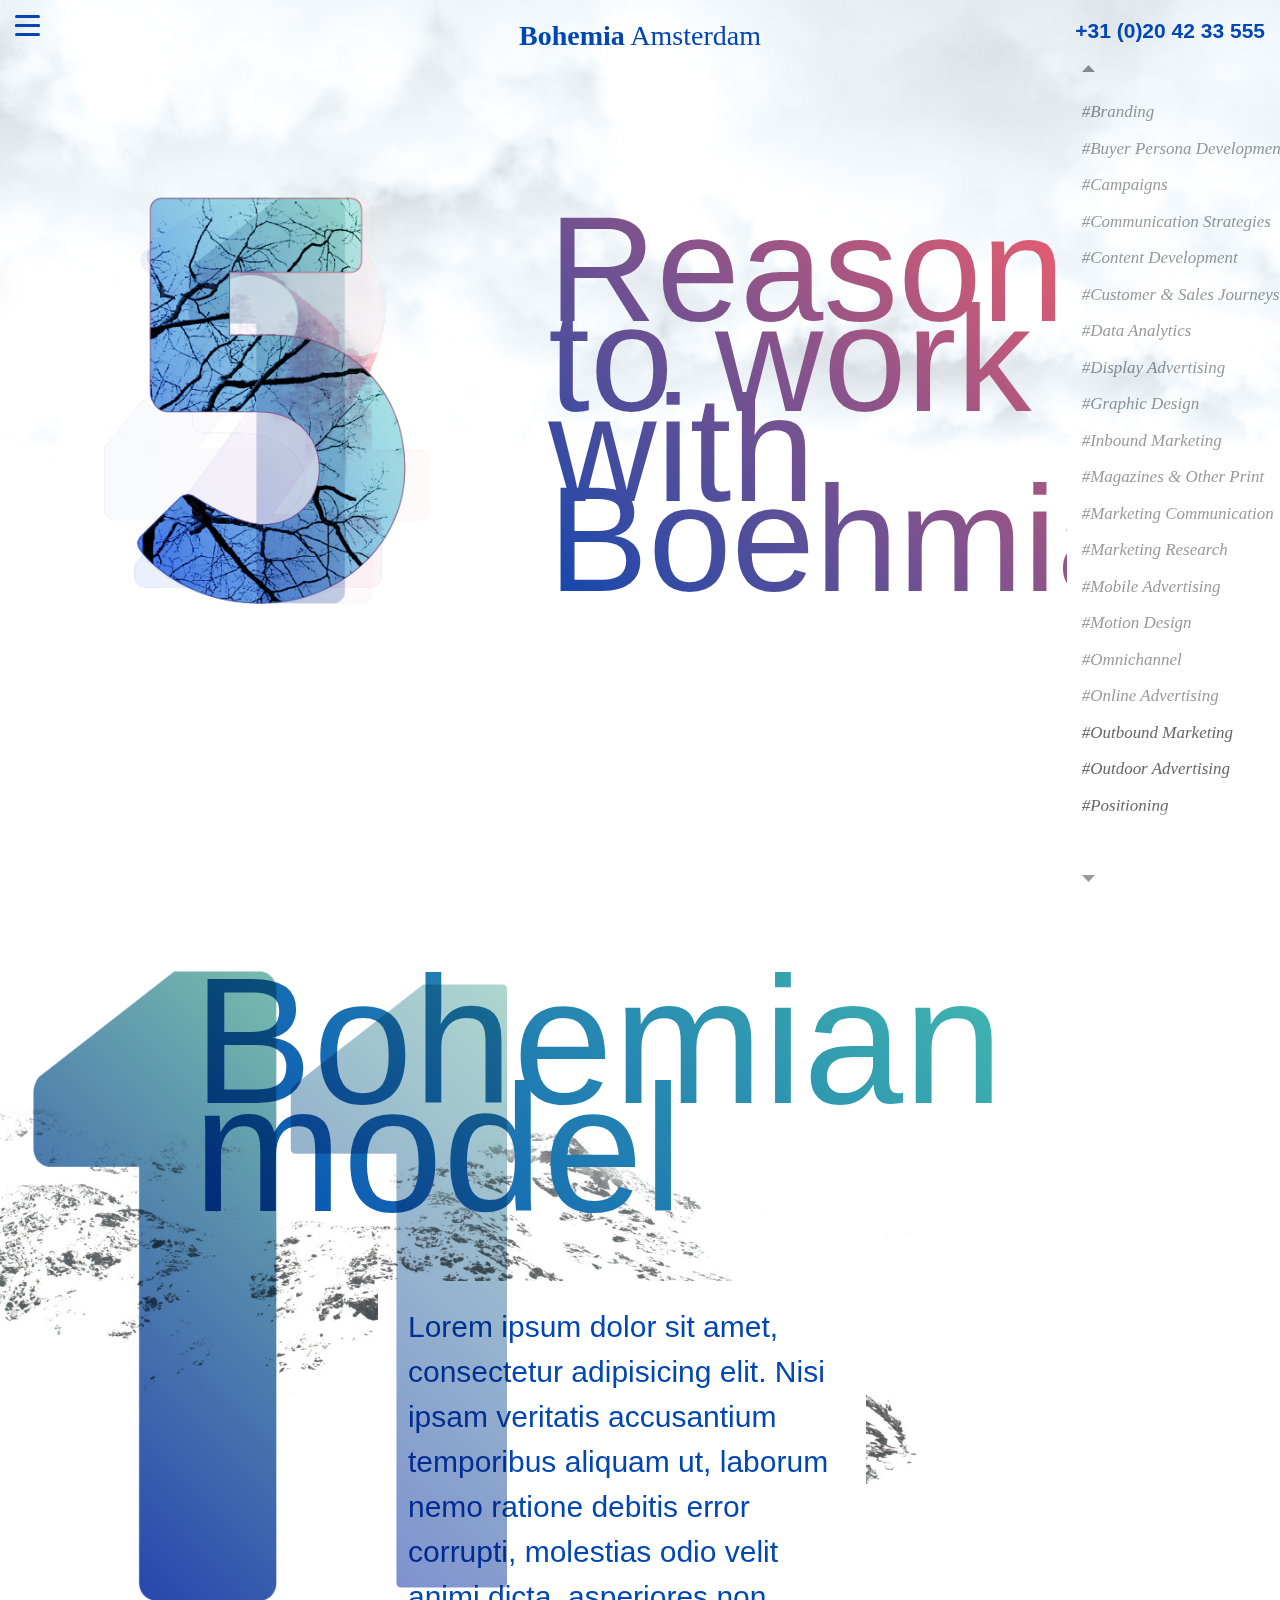
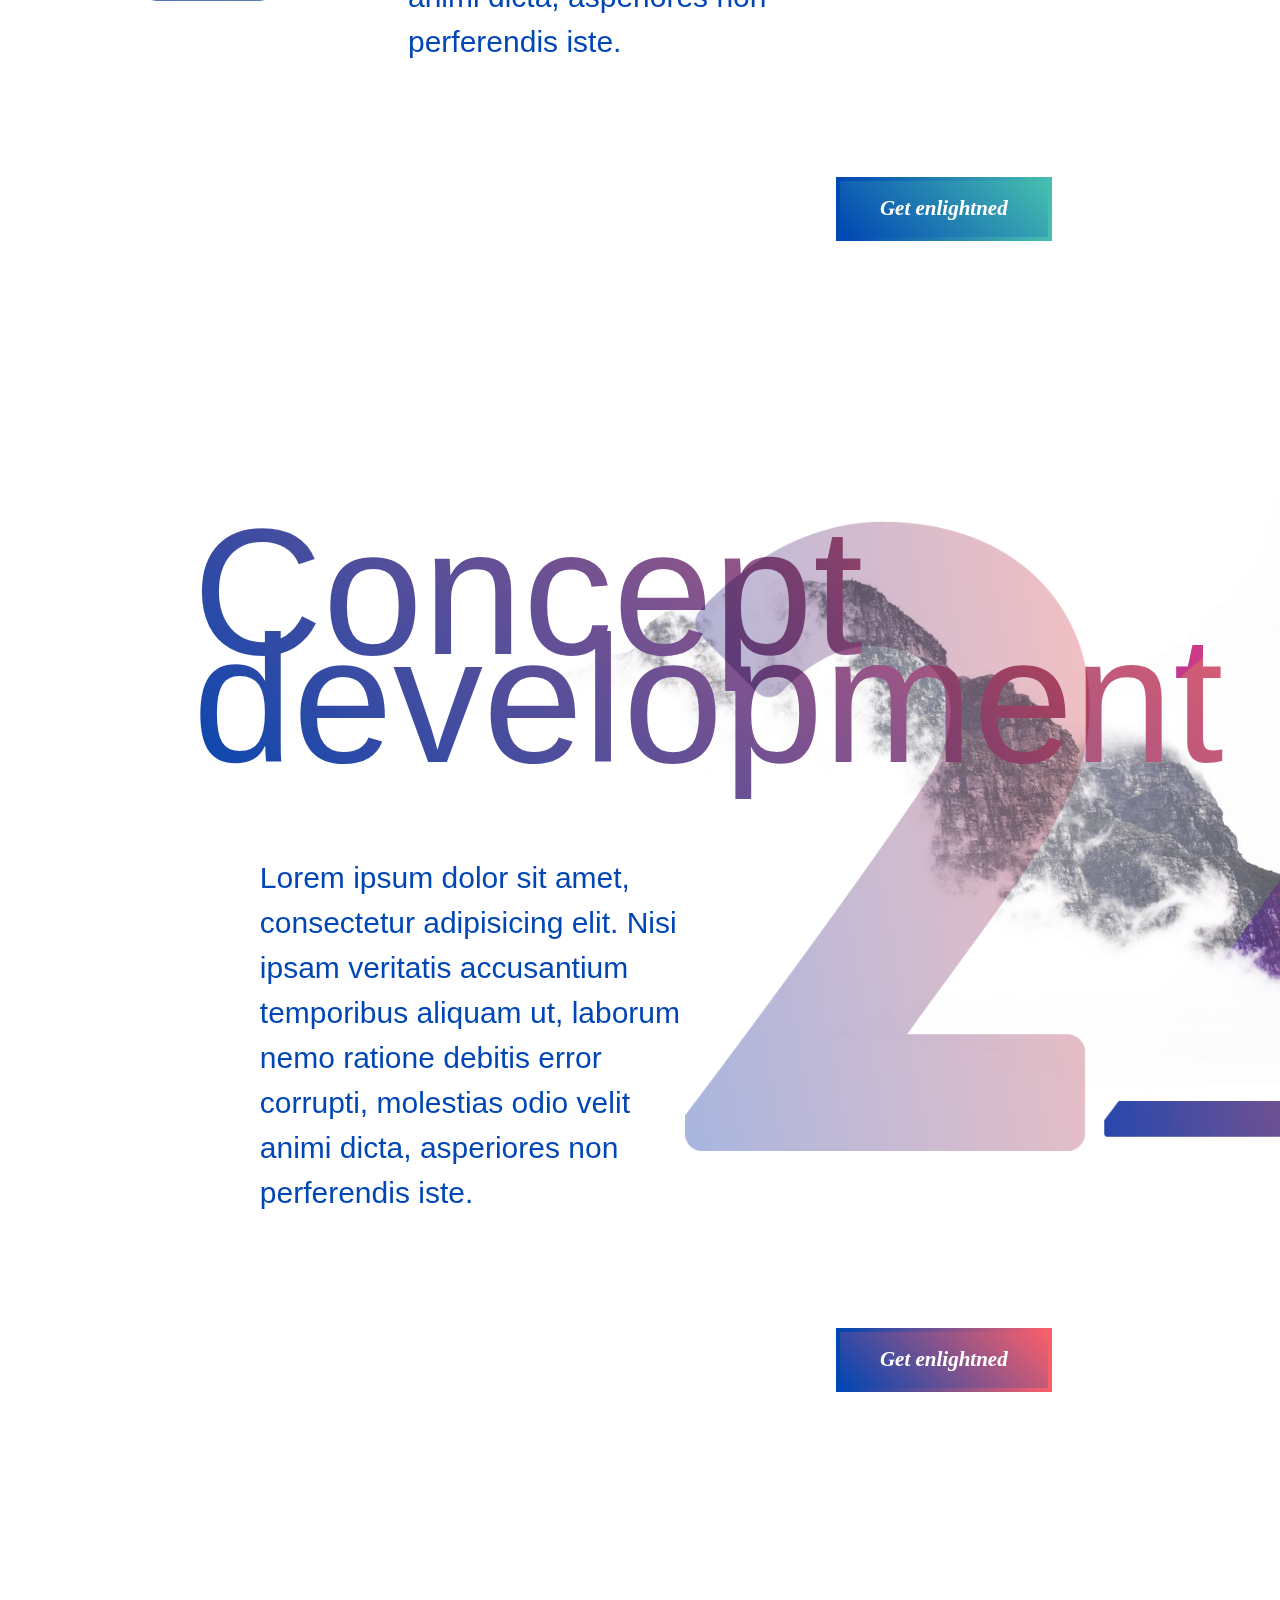
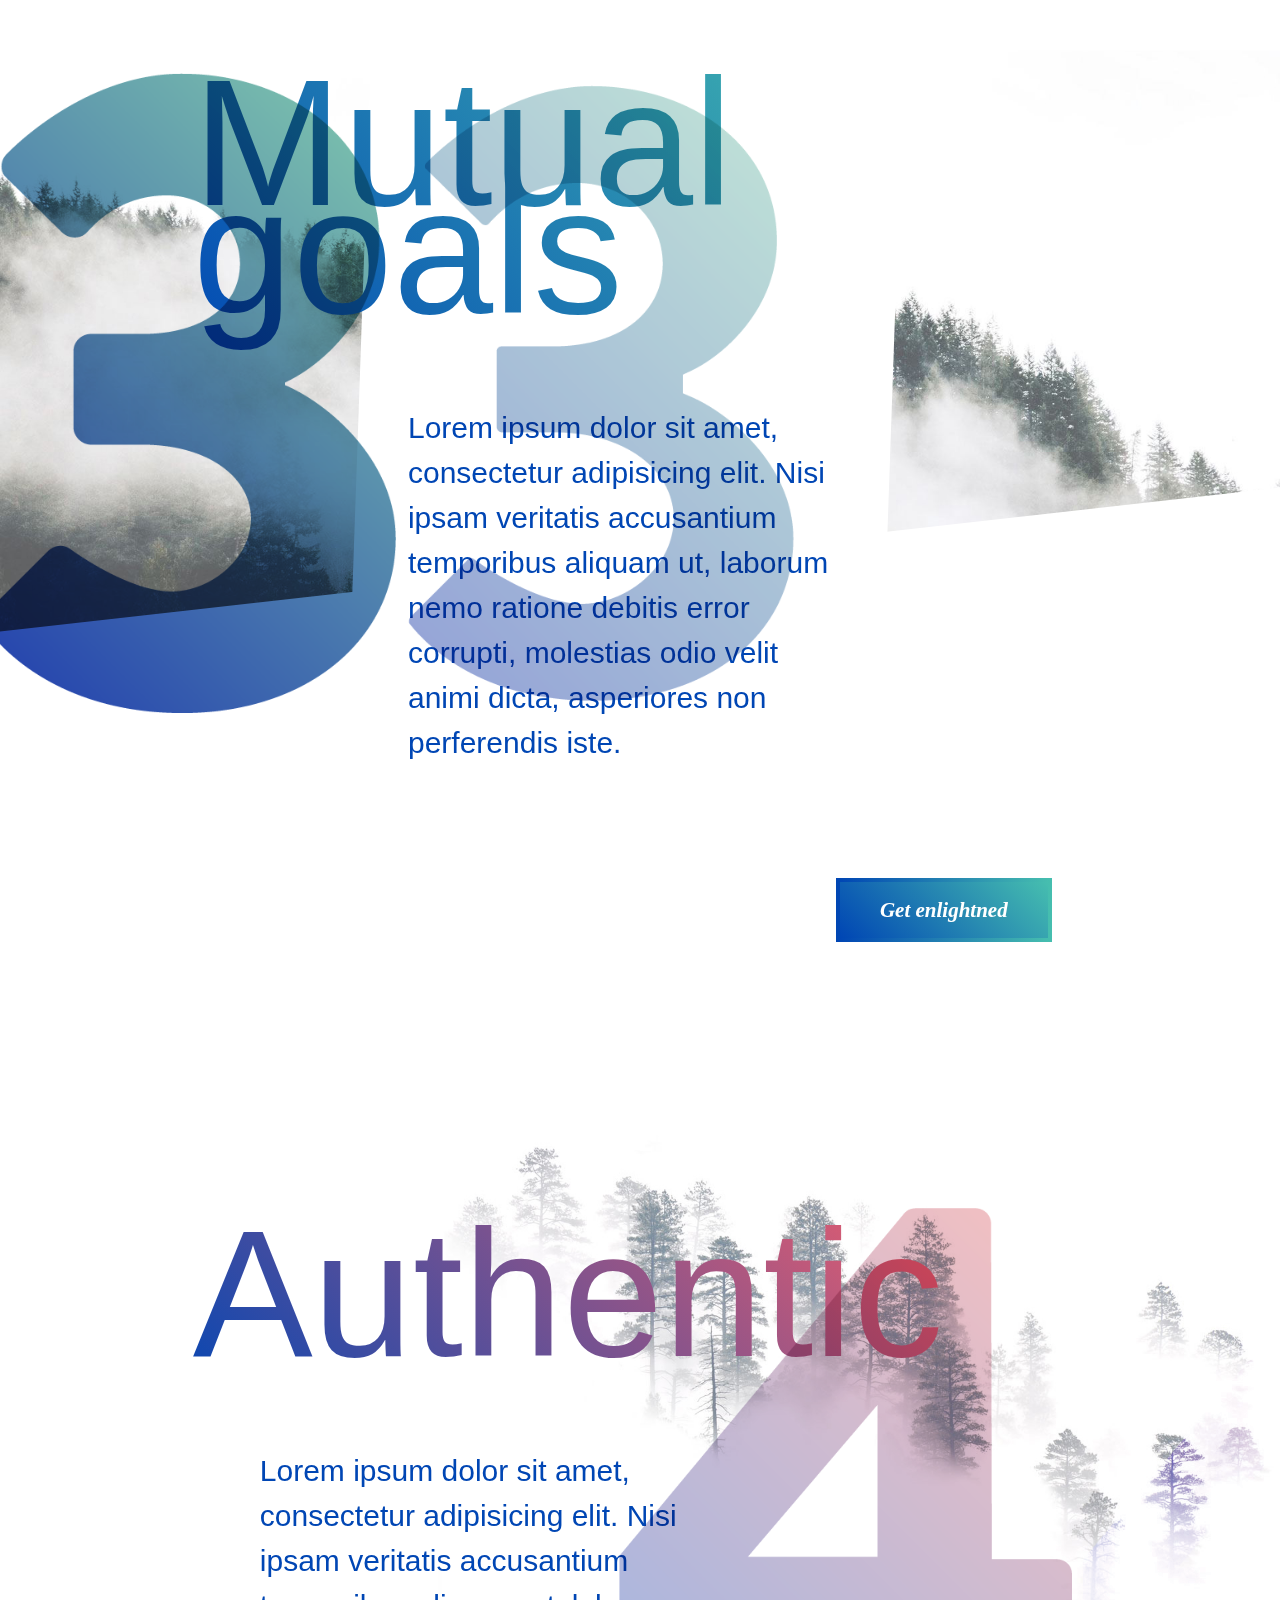
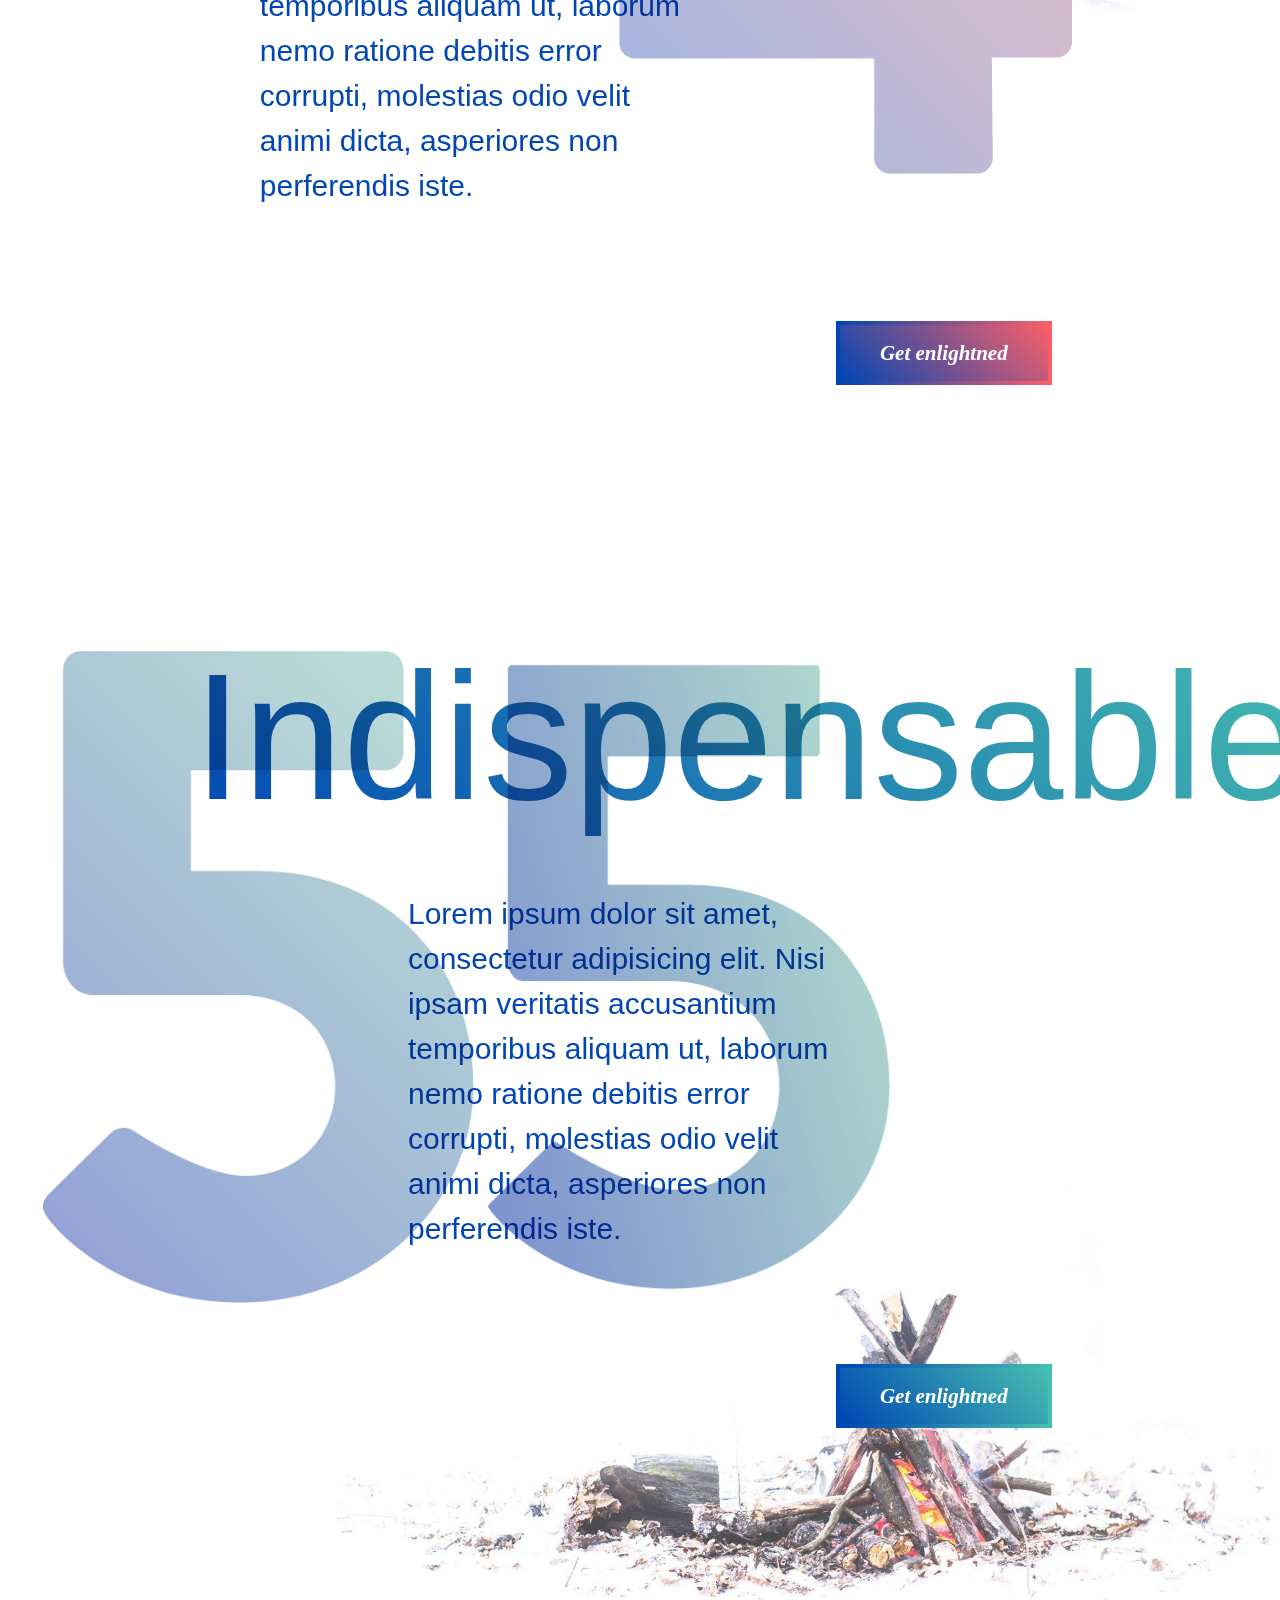
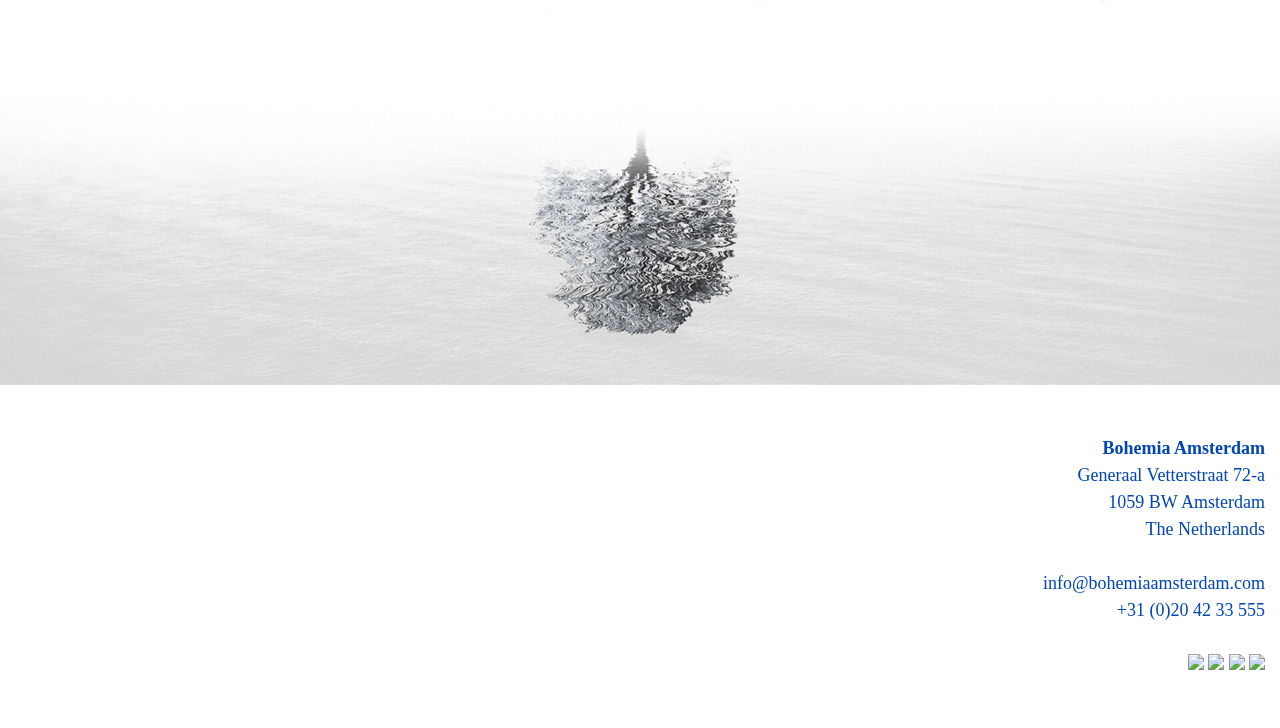
==== commit f5943475: "Front page styling" ====
--- a/front-page.html
+++ b/front-page.html
@@ -87,9 +87,6 @@
   		
 <!-- 	The main content -->
 		<main class="container-full">
-			
-		
-
 	
 			<div class="row middle-xs">
 				<div class="col-xs col-lg-10">
@@ -107,7 +104,8 @@
 					<div class="one left row">
 						<img class="bg-img" src="img/hero_model.jpg" alt="">
 						<div class="number">  <!-- col-xs-3 col-sm-4 -->
-							<img src="img/num-1.png" alt="">
+							<img class="outer" src="img/num-1.png" alt="">
+							<img class="inner" src="img/num-1-inner.png" alt="">
 						</div>
 						<div class="col-xs col-sm-offset-2 col-lg-10 col-lg-offset-2">
 							<div class="row">
@@ -116,7 +114,7 @@
 								</div>
 							</div>
 							<div class="row center-sm">
-								<div class="desc col-xs col-sm-6 col-lg-7 col-xlg-6">
+								<div class="desc col-xs col-sm-7 col-lg-7 col-xlg-6">
 									<p>Lorem ipsum dolor sit amet, consectetur adipisicing elit. Nisi ipsam veritatis accusantium temporibus aliquam ut, laborum nemo ratione debitis error corrupti, molestias odio velit animi dicta, asperiores non perferendis iste.</p>
 								</div>
 							</div>
@@ -134,16 +132,17 @@
 					<div class="two right row">
 						<img class="bg-img" src="img/hero_work.jpg" alt="">
 						<div class="number">  <!-- col-xs-3 col-sm-4 -->
-							<img src="img/num-2.png" alt="">
-						</div>
-						<div class="col-xs col-sm-offset-2 col-lg-10 col-lg-offset-2">
-							<div class="row">
-								<div class="col-xs col-lg-10 col-xlg-8">
-									<h2>Bohemian model</h2>
-								</div>
-							</div>
-							<div class="row center-sm">
-								<div class="desc col-xs col-sm-6 col-lg-7 col-xlg-6">
+							<img class="outer" src="img/num-2.png" alt="">
+							<img class="inner" src="img/num-2-inner.png" alt="">
+						</div>
+						<div class="col-xs col-sm-offset-1 col-lg-10 col-lg-offset-2">
+							<div class="row">
+								<div class="col-xs col-lg-10 col-xlg-8">
+									<h2>Concept development</h2>
+								</div>
+							</div>
+							<div class="row center-sm">
+								<div class="desc col-xs col-sm-7 col-lg-7 col-xlg-6">
 									<p>Lorem ipsum dolor sit amet, consectetur adipisicing elit. Nisi ipsam veritatis accusantium temporibus aliquam ut, laborum nemo ratione debitis error corrupti, molestias odio velit animi dicta, asperiores non perferendis iste.</p>
 								</div>
 							</div>
@@ -161,21 +160,23 @@
 					<div class="three left row">
 						<img class="bg-img clip-svg-hero" src="img/hero_clients.jpg" alt="">
 						<div class="number">  <!-- col-xs-3 col-sm-4 -->
-							<img src="img/num-3.png" alt="">
+							<img class="outer" src="img/num-3.png" alt="">
+							<img class="inner" src="img/num-3-inner.png" alt="">
 						</div>
 						<div class="col-xs col-sm-offset-2 col-lg-10 col-lg-offset-2">
 							<div class="row">
 								<div class="col-xs col-lg-10 col-xlg-8">
-									<h2>Bohemian model</h2>
-								</div>
-							</div>
-							<div class="row center-sm">
+									<h2>Mutual goals</h2>
+								</div>
+							</div>
+							<div class="row center-sm">
+								<div class="desc-bg col-xs col-sm-6 col-lg-7 col-xlg-6"></div>
 								<div class="desc col-xs col-sm-6 col-lg-7 col-xlg-6">
 									<p>Lorem ipsum dolor sit amet, consectetur adipisicing elit. Nisi ipsam veritatis accusantium temporibus aliquam ut, laborum nemo ratione debitis error corrupti, molestias odio velit animi dicta, asperiores non perferendis iste.</p>
 								</div>
 							</div>
 						</div>
-						<div class="cta col-xs">
+						<div class="cta col-xs col-xs-offset-4">
 							<div class="row end-xs">
 								<div class="col-xs">
 									<button class="green-btn">Get enlightned</button>
@@ -188,12 +189,13 @@
 					<div class="four right row">
 						<img class="bg-img" src="img/hero_about.jpg" alt="">
 						<div class="number">  <!-- col-xs-3 col-sm-4 -->
-							<img src="img/num-4.png" alt="">
-						</div>
-						<div class="col-xs col-sm-offset-2 col-lg-10 col-lg-offset-2">
-							<div class="row">
-								<div class="col-xs col-lg-10 col-xlg-8">
-									<h2>Bohemian model</h2>
+							<img class="outer" src="img/num-4.png" alt="">
+							<img class="inner" src="img/num-4-inner.png" alt="">
+						</div>
+						<div class="col-xs col-sm-offset-1 col-lg-10 col-lg-offset-2">
+							<div class="row">
+								<div class="col-xs col-lg-10 col-xlg-8">
+									<h2>Authentic</h2>
 								</div>
 							</div>
 							<div class="row center-sm">
@@ -215,12 +217,13 @@
 					<div class="five left row">
 						<img class="bg-img" src="img/hero_blog.jpg" alt="">
 						<div class="number">  <!-- col-xs-3 col-sm-4 -->
-							<img src="img/num-5.png" alt="">
+							<img class="outer" src="img/num-5.png" alt="">
+							<img class="inner" src="img/num-5-inner.png" alt=""> 
 						</div>
 						<div class="col-xs col-sm-offset-2 col-lg-10 col-lg-offset-2">
 							<div class="row">
 								<div class="col-xs col-lg-10 col-xlg-8">
-									<h2>Bohemian model</h2>
+									<h2>Indispensable</h2>
 								</div>
 							</div>
 							<div class="row center-sm">
@@ -240,28 +243,48 @@
 				</div>
 			</div>
 		
-			
-			
-			
-			
-<!--
 			<aside class="col-md-2">
-				<ul>
-					<li>#ataghere</li>
-					<li>#ataghere</li>
-					<li>#ataghere</li>
-					<li>#ataghere</li>
-					<li>#ataghere</li>
-					<li>#ataghere</li>
-					<li>#ataghere</li>
-					<li>#ataghere</li>
-					<li>#ataghere</li>
-					<li>#ataghere</li>
-					<li>#ataghere</li>
-					<li>#ataghere</li>
-				</ul>	
+				<div class="fixed-wrapper">
+					<button class="up">
+						<img src="../../../../img/ic_arrow_up.svg" alt="Up">
+					</button>
+					<div class="scroll-wrapper">
+						<ul>
+							<li><a href="">#Branding</a></li>
+							<li><a href="">#Buyer Persona Development</a></li>
+							<li><a href="">#Campaigns</a></li>
+							<li><a href="">#Communication Strategies</a></li>
+							<li><a href="">#Content Development</a></li>
+							<li><a href="">#Customer & Sales Journeys</a></li>
+							<li><a href="">#Data Analytics</a></li>
+							<li><a href="">#Display Advertising</a></li>
+							<li><a href="">#Graphic Design</a></li>
+							<li><a href="">#Inbound Marketing</a></li>
+							<li><a href="">#Magazines & Other Print</a></li>
+							<li><a href="">#Marketing Communication</a></li>
+							<li><a href="">#Marketing Research</a></li>
+							<li><a href="">#Mobile Advertising</a></li>
+							<li><a href="">#Motion Design</a></li>
+							<li><a href="">#Omnichannel</a></li>
+							<li><a href="">#Online Advertising</a></li>
+							<li><a href="">#Outbound Marketing</a></li>
+							<li><a href="">#Outdoor Advertising</a></li>
+							<li><a href="">#Positioning</a></li>
+							<li><a href="">#PR Support</a></li>
+							<li><a href="">#Print Advertising</a></li>
+							<li><a href="">#Radio Advertisement</a></li>
+							<li><a href="">#SEO & SEA Support</a></li>
+							<li><a href="">#Social Media Strategies</a></li>
+							<li><a href="">#Video Content</a></li>
+							<li><a href="">#Website Development</a></li>
+						</ul>
+					</div>
+					<button class="down">
+						<img src="../../../../img/ic_arrow_down.svg" alt="Down">
+					</button>
+				</div>
 			</aside>
--->
+
 			
 			
 			
--- a/atomic-docs/css/main.css
+++ b/atomic-docs/css/main.css
@@ -1000,62 +1000,95 @@
 /* scss/atoms/_buttons.scss */
 button {
   font-family: "livory", Times, "Times New Roman", serif;
-  font-size: 2.1rem;
   font-style: italic;
   font-weight: 700;
+  color: #ffffff;
   line-height: 0.8;
-  height: 6.4rem;
-  padding: 0 6rem;
-  border-width: 3px;
+  font-size: 1.6rem;
+  height: 5rem;
+  padding: 0 3rem;
+  border-width: 4px;
   border-style: solid;
-  color: #ffffff;
-  margin: 2rem 0; }
-
-button.outline-white {
-  border-color: #ffffff;
-  margin: 6rem auto 2rem; }
-
-button.outline-green {
-  -webkit-border-image: -webkit-linear-gradient(45deg, #0046b4, #46beaf);
-  -moz-border-image: -moz-linear-gradient(45deg, #0046b4, #46beaf);
-  -o-border-image: -o-linear-gradient(45deg, #0046b4, #46beaf);
-  border-image: linear-gradient(45deg, #0046b4, #46beaf);
-  border-image-slice: 1;
-  background: -webkit-linear-gradient(45deg, #0046b4, #46beaf);
-  background: -moz-linear-gradient(45deg, #0046b4, #46beaf);
-  background: -o-linear-gradient(45deg, #0046b4, #46beaf);
-  background: -ms-linear-gradient(45deg, #0046b4, #46beaf);
-  background: linear-gradient(45deg, #0046b4, #46beaf);
-  -webkit-background-clip: text;
-  -webkit-text-fill-color: transparent;
-  display: inline-block;
-  margin: 6rem auto 2rem; }
-
-button.red-btn {
-  border-color: transparent;
-  -webkit-border-image: -webkit-linear-gradient(90deg, #0046b4, #fa5f69);
-  -moz-border-image: -moz-linear-gradient(90deg, #0046b4, #fa5f69);
-  -o-border-image: -o-linear-gradient(90deg, #0046b4, #fa5f69);
-  border-image: linear-gradient(90deg, #0046b4, #fa5f69);
-  border-image-slice: 1;
-  background-image: -webkit-linear-gradient(45deg, #0046b4, #fa5f69);
-  background-image: -moz-linear-gradient(45deg, #0046b4, #fa5f69);
-  background-image: -o-linear-gradient(45deg, #0046b4, #fa5f69);
-  background-image: -ms-linear-gradient(45deg, #0046b4, #fa5f69);
-  background-image: linear-gradient(45deg, #0046b4, #fa5f69); }
-
-button.green-btn {
-  border-color: transparent;
-  -webkit-border-image: -webkit-linear-gradient(90deg, #0046b4, #46beaf);
-  -moz-border-image: -moz-linear-gradient(90deg, #0046b4, #46beaf);
-  -o-border-image: -o-linear-gradient(90deg, #0046b4, #46beaf);
-  border-image: linear-gradient(90deg, #0046b4, #46beaf);
-  border-image-slice: 1;
-  background-image: -webkit-linear-gradient(45deg, #0046b4, #46beaf);
-  background-image: -moz-linear-gradient(45deg, #0046b4, #46beaf);
-  background-image: -o-linear-gradient(45deg, #0046b4, #46beaf);
-  background-image: -ms-linear-gradient(45deg, #0046b4, #46beaf);
-  background-image: linear-gradient(45deg, #0046b4, #46beaf); }
+  outline: 0;
+  -webkit-transition: all, 0.3s, ease;
+  -moz-transition: all, 0.3s, ease;
+  -o-transition: all, 0.3s, ease;
+  transition: all, 0.3s, ease; }
+  @media only screen and (min-width: 48rem) {
+    button {
+      line-height: 0.8;
+      font-size: 2.1rem;
+      height: 6.4rem;
+      padding: 0 4rem;
+      margin: 2rem 0; } }
+  button.outline-white {
+    border-color: #ffffff;
+    margin: 6rem auto 2rem; }
+  button.outline-green {
+    -webkit-border-image: -webkit-linear-gradient(45deg, #0046b4, #46beaf);
+    -moz-border-image: -moz-linear-gradient(45deg, #0046b4, #46beaf);
+    -o-border-image: -o-linear-gradient(45deg, #0046b4, #46beaf);
+    border-image: linear-gradient(45deg, #0046b4, #46beaf);
+    border-image-slice: 1;
+    background: -webkit-linear-gradient(45deg, #0046b4, #46beaf);
+    background: -moz-linear-gradient(45deg, #0046b4, #46beaf);
+    background: -o-linear-gradient(45deg, #0046b4, #46beaf);
+    background: -ms-linear-gradient(45deg, #0046b4, #46beaf);
+    background: linear-gradient(45deg, #0046b4, #46beaf);
+    -webkit-background-clip: text;
+    -webkit-text-fill-color: transparent;
+    display: inline-block;
+    margin: 6rem auto 2rem; }
+  button.red-btn {
+    border-color: transparent;
+    -webkit-border-image: -webkit-linear-gradient(90deg, #0046b4, #fa5f69);
+    -moz-border-image: -moz-linear-gradient(90deg, #0046b4, #fa5f69);
+    -o-border-image: -o-linear-gradient(90deg, #0046b4, #fa5f69);
+    border-image: linear-gradient(90deg, #0046b4, #fa5f69);
+    border-image-slice: 1;
+    background-image: -webkit-linear-gradient(45deg, #0046b4, #fa5f69);
+    background-image: -moz-linear-gradient(45deg, #0046b4, #fa5f69);
+    background-image: -o-linear-gradient(45deg, #0046b4, #fa5f69);
+    background-image: -ms-linear-gradient(45deg, #0046b4, #fa5f69);
+    background-image: linear-gradient(45deg, #0046b4, #fa5f69); }
+    button.red-btn:hover {
+      background-image: -webkit-linear-gradient(90deg, #0046b4, #fa5f69);
+      background-image: -moz-linear-gradient(90deg, #0046b4, #fa5f69);
+      background-image: -o-linear-gradient(90deg, #0046b4, #fa5f69);
+      background-image: -ms-linear-gradient(90deg, #0046b4, #fa5f69);
+      background-image: linear-gradient(90deg, #0046b4, #fa5f69); }
+    button.red-btn:active {
+      background-image: -webkit-linear-gradient(90deg, #0046b4, #fa5f69);
+      background-image: -moz-linear-gradient(90deg, #0046b4, #fa5f69);
+      background-image: -o-linear-gradient(90deg, #0046b4, #fa5f69);
+      background-image: -ms-linear-gradient(90deg, #0046b4, #fa5f69);
+      background-image: linear-gradient(90deg, #0046b4, #fa5f69);
+      opacity: .8; }
+  button.green-btn {
+    border-color: transparent;
+    -webkit-border-image: -webkit-linear-gradient(90deg, #0046b4, #46beaf);
+    -moz-border-image: -moz-linear-gradient(90deg, #0046b4, #46beaf);
+    -o-border-image: -o-linear-gradient(90deg, #0046b4, #46beaf);
+    border-image: linear-gradient(90deg, #0046b4, #46beaf);
+    border-image-slice: 1;
+    background-image: -webkit-linear-gradient(45deg, #0046b4, #46beaf);
+    background-image: -moz-linear-gradient(45deg, #0046b4, #46beaf);
+    background-image: -o-linear-gradient(45deg, #0046b4, #46beaf);
+    background-image: -ms-linear-gradient(45deg, #0046b4, #46beaf);
+    background-image: linear-gradient(45deg, #0046b4, #46beaf); }
+    button.green-btn:hover {
+      background-image: -webkit-linear-gradient(90deg, #0046b4, #46beaf);
+      background-image: -moz-linear-gradient(90deg, #0046b4, #46beaf);
+      background-image: -o-linear-gradient(90deg, #0046b4, #46beaf);
+      background-image: -ms-linear-gradient(90deg, #0046b4, #46beaf);
+      background-image: linear-gradient(90deg, #0046b4, #46beaf); }
+    button.green-btn:active {
+      background-image: -webkit-linear-gradient(90deg, #0046b4, #46beaf);
+      background-image: -moz-linear-gradient(90deg, #0046b4, #46beaf);
+      background-image: -o-linear-gradient(90deg, #0046b4, #46beaf);
+      background-image: -ms-linear-gradient(90deg, #0046b4, #46beaf);
+      background-image: linear-gradient(90deg, #0046b4, #46beaf);
+      opacity: .8; }
 
 /* scss/atoms/_hamburger.scss */
 /* hamburger button */
@@ -1386,7 +1419,7 @@
   .hero .white-bg {
     padding: 2rem;
     font-family: "brandon-grotesque", Gotham, "Helvetica Neue", Helvetica, Arial, sans-serif;
-    font-weight: 100; }
+    font-weight: 200; }
     .hero .white-bg {
       font-size: 2.1rem; }
       @media screen and (min-width: 48rem) {
@@ -1446,7 +1479,7 @@
 /* scss/atoms/_date.scss */
 time {
   font-family: "brandon-grotesque", Gotham, "Helvetica Neue", Helvetica, Arial, sans-serif;
-  font-weight: 100;
+  font-weight: 200;
   font-size: 1.8rem;
   background-image: url(../../../../img/dot-blue.svg);
   background-repeat: no-repeat;
@@ -1909,7 +1942,7 @@
 /* scss/molecules/_quotes.scss */
 blockquote {
   font-family: "brandon-grotesque", Gotham, "Helvetica Neue", Helvetica, Arial, sans-serif;
-  font-weight: 100;
+  font-weight: 200;
   font-size: 5.5rem;
   line-height: 0.8;
   margin: 6rem auto; }
@@ -1942,7 +1975,7 @@
   margin: 0 auto 8rem; }
   .author-blog .author-wrapper {
     font-family: "brandon-grotesque", Gotham, "Helvetica Neue", Helvetica, Arial, sans-serif;
-    font-weight: 100;
+    font-weight: 200;
     font-size: 2.1rem;
     line-height: 0.8;
     font-weight: 300;
@@ -2160,8 +2193,10 @@
 	 */ }
   .front-page .one .bg-img {
     z-index: -2; }
-  .front-page .one .desc {
-    margin-left: -16.66666667%; }
+  .front-page .one .number {
+    margin-left: -1rem; }
+    .front-page .one .number .inner {
+      opacity: .6; }
   @media only screen and (min-width: 48rem) {
     .front-page .one .number {
       left: -1.5rem; } }
@@ -2176,81 +2211,136 @@
       width: 17rem; } }
   @media only screen and (min-width: 48rem) and (min-width: 48rem) {
     .front-page .one .number img {
-      width: calc(17rem + 9 * ((100vw - 76.8rem) / 43.2)); } }
-  @media only screen and (min-width: 48rem) and (min-width: 75rem) {
+      width: calc(17rem + 12 * ((100vw - 76.8rem) / 83.36)); } }
+  @media only screen and (min-width: 48rem) and (min-width: 100.1rem) {
     .front-page .one .number img {
-      width: 26rem; } }
+      width: 29rem; } }
+  @media only screen and (min-width: 48rem) {
+    .front-page .one .desc {
+      margin-left: -33.33333333%; } }
+  @media only screen and (min-width: 64rem) {
+    .front-page .one .desc {
+      margin-left: 0; } }
+  @media only screen and (min-width: 100.1rem) {
+    .front-page .one .bg-img {
+      top: -16rem; } }
 
 /* scss/organisms/_front-two.scss */
-.front-page .two {
-  /*
-	 *  Breakpoint: sm
-	 */ }
+.front-page .two .number {
+  right: 0;
+  top: 8rem; }
   .front-page .two .number img {
     mix-blend-mode: multiply;
-    width: 9rem; }
-  .front-page .two .bg-img {
-    z-index: -3; }
-  @media only screen and (min-width: 48rem) {
-    .front-page .two .number {
-      right: -4rem; } }
+    width: 10rem; }
+  .front-page .two .number .inner {
+    mix-blend-mode: overlay; }
+
+.front-page .two .bg-img {
+  z-index: -3;
+  right: -5rem;
+  top: 2rem; }
+
+@media only screen and (min-width: 48rem) {
+  .front-page .two .number {
+    right: -6rem; } }
   @media only screen and (min-width: 48rem) and (min-width: 48rem) {
     .front-page .two .number {
-      right: calc(-4rem + 4 * ((100vw - 76.8rem) / 83.36)); } }
+      right: calc(-6rem + 6 * ((100vw - 76.8rem) / 83.36)); } }
   @media only screen and (min-width: 48rem) and (min-width: 100.1rem) {
     .front-page .two .number {
       right: 0rem; } }
-  @media only screen and (min-width: 48rem) {
-    .front-page .two .number img {
-      width: 25rem; } }
+
+@media only screen and (min-width: 48rem) {
+  .front-page .two .number img {
+    width: 30rem; } }
   @media only screen and (min-width: 48rem) and (min-width: 48rem) {
     .front-page .two .number img {
-      width: calc(25rem + 15 * ((100vw - 76.8rem) / 43.2)); } }
-  @media only screen and (min-width: 48rem) and (min-width: 75rem) {
+      width: calc(30rem + 17 * ((100vw - 76.8rem) / 83.36)); } }
+  @media only screen and (min-width: 48rem) and (min-width: 100.1rem) {
     .front-page .two .number img {
-      width: 40rem; } }
-  @media only screen and (min-width: 48rem) {
-    .front-page .two .desc {
-      margin-left: -33.33333333%; } }
+      width: 47rem; } }
+
+@media only screen and (min-width: 48rem) {
+  .front-page .two .desc {
+    margin-left: -33.33333333%; }
+    .front-page .two .desc p {
+      background: transparent; } }
+
+@media only screen and (min-width: 64rem) {
+  .front-page .two .number {
+    top: 16rem; }
+  .front-page .two .bg-img {
+    right: auto; } }
 
 /* scss/organisms/_front-three.scss */
 .front-page .three {
   /*
 	 *  Breakpoint: sm
 	 */ }
+  .front-page .three .number img {
+    width: 9rem; }
+  .front-page .three .number .inner {
+    opacity: .7; }
   .front-page .three .bg-img {
     z-index: -4;
-    bottom: 0; }
+    bottom: 0;
+    width: 200vw; }
+  .front-page .three .desc-bg {
+    display: none; }
   @media only screen and (min-width: 48rem) {
     .front-page .three .number {
-      left: -1.5rem; } }
-  @media only screen and (min-width: 48rem) and (min-width: 48rem) {
-    .front-page .three .number {
-      left: calc(-1.5rem + 9.5 * ((100vw - 76.8rem) / 83.36)); } }
-  @media only screen and (min-width: 48rem) and (min-width: 100.1rem) {
-    .front-page .three .number {
-      left: 8rem; } }
+      left: -1.5rem; }
+      .front-page .three .number img {
+        width: 30rem; } }
+    @media only screen and (min-width: 48rem) and (min-width: 48rem) {
+      .front-page .three .number img {
+        width: calc(30rem + 18 * ((100vw - 76.8rem) / 83.36)); } }
+    @media only screen and (min-width: 48rem) and (min-width: 100.1rem) {
+      .front-page .three .number img {
+        width: 48rem; } }
   @media only screen and (min-width: 48rem) {
-    .front-page .three .number img {
-      width: 25rem; } }
-  @media only screen and (min-width: 48rem) and (min-width: 48rem) {
-    .front-page .three .number img {
-      width: calc(25rem + 20 * ((100vw - 76.8rem) / 43.2)); } }
-  @media only screen and (min-width: 48rem) and (min-width: 75rem) {
-    .front-page .three .number img {
-      width: 45rem; } }
-  @media only screen and (min-width: 48rem) {
-    .front-page .three .desc {
-      margin-left: -16.66666667%; } }
+    .front-page .three .bg-img {
+      width: 150vw; }
+    .front-page .three .desc-bg {
+      display: block;
+      position: absolute;
+      height: 100%;
+      width: 50%;
+      bottom: 0;
+      background: #ffffff;
+      z-index: -1;
+      -webkit-transform: skewX(-2deg);
+      -moz-transform: skewX(-2deg);
+      -o-transform: skewX(-2deg);
+      transform: skewX(-2deg); } }
+  @media only screen and (min-width: 64rem) {
+    .front-page .three .bg-img {
+      width: 100vw; } }
+  @media only screen and (min-width: 100.1rem) {
+    .front-page .three .bg-img {
+      top: 5rem; } }
+  @media only screen and (min-width: 100.1rem) and (min-width: 100.1rem) {
+    .front-page .three .bg-img {
+      top: calc(5rem + -37 * ((100vw - 160.16rem) / 95.84)); } }
+  @media only screen and (min-width: 100.1rem) and (min-width: 160rem) {
+    .front-page .three .bg-img {
+      top: -32rem; } }
+  @media only screen and (min-width: 100.1rem) {
+    .front-page .three .desc-bg {
+      width: 43%; } }
 
 /* scss/organisms/_front-four.scss */
 .front-page .four {
   /*
 	 *  Breakpoint: sm
 	 */ }
-  .front-page .four .number img {
-    mix-blend-mode: multiply;
-    width: 9rem; }
+  .front-page .four .number {
+    right: 1rem; }
+    .front-page .four .number img {
+      mix-blend-mode: multiply;
+      width: 10rem; }
+    .front-page .four .number .inner {
+      mix-blend-mode: overlay; }
   .front-page .four .bg-img {
     z-index: -5; }
   @media only screen and (min-width: 48rem) {
@@ -2258,27 +2348,61 @@
       right: -1.5rem; } }
   @media only screen and (min-width: 48rem) and (min-width: 48rem) {
     .front-page .four .number {
-      right: calc(-1.5rem + 9.5 * ((100vw - 76.8rem) / 83.36)); } }
+      right: calc(-1.5rem + 1.5 * ((100vw - 76.8rem) / 83.36)); } }
   @media only screen and (min-width: 48rem) and (min-width: 100.1rem) {
     .front-page .four .number {
-      right: 8rem; } }
+      right: 0rem; } }
   @media only screen and (min-width: 48rem) {
     .front-page .four .number img {
-      width: 25rem; } }
+      width: 30rem; } }
   @media only screen and (min-width: 48rem) and (min-width: 48rem) {
     .front-page .four .number img {
-      width: calc(25rem + 20 * ((100vw - 76.8rem) / 43.2)); } }
-  @media only screen and (min-width: 48rem) and (min-width: 75rem) {
+      width: calc(30rem + 25 * ((100vw - 76.8rem) / 83.36)); } }
+  @media only screen and (min-width: 48rem) and (min-width: 100.1rem) {
     .front-page .four .number img {
-      width: 45rem; } }
+      width: 55rem; } }
   @media only screen and (min-width: 48rem) {
     .front-page .four .desc {
-      margin-left: -33.33333333%; } }
+      margin-left: -33.33333333%; }
+      .front-page .four .desc p {
+        background: transparent; } }
 
 /* scss/organisms/_front-five.scss */
-.front-page .five .bg-img {
-  z-index: -6;
-  bottom: 0; }
+.front-page .five {
+  margin-bottom: 15rem;
+  /*
+	 *  Breakpoint: sm
+	 */ }
+  .front-page .five .number img {
+    width: 8.5rem; }
+  .front-page .five .number .inner {
+    opacity: .6; }
+  .front-page .five .bg-img {
+    z-index: -6;
+    bottom: -10rem; }
+  @media only screen and (min-width: 48rem) {
+    .front-page .five .bg-img {
+      top: auto; }
+    .front-page .five .number {
+      left: -1.5rem; } }
+  @media only screen and (min-width: 48rem) and (min-width: 48rem) {
+    .front-page .five .number {
+      left: calc(-1.5rem + 9.5 * ((100vw - 76.8rem) / 83.36)); } }
+  @media only screen and (min-width: 48rem) and (min-width: 100.1rem) {
+    .front-page .five .number {
+      left: 8rem; } }
+  @media only screen and (min-width: 48rem) {
+    .front-page .five .number img {
+      width: 32rem; } }
+  @media only screen and (min-width: 48rem) and (min-width: 48rem) {
+    .front-page .five .number img {
+      width: calc(32rem + 18 * ((100vw - 76.8rem) / 83.36)); } }
+  @media only screen and (min-width: 48rem) and (min-width: 100.1rem) {
+    .front-page .five .number img {
+      width: 50rem; } }
+  @media only screen and (min-width: 48rem) {
+    .front-page .five .desc p {
+      background: transparent; } }
 
 /* scss/organisms/_front-zero.scss */
 .front-page .zero {
@@ -2295,13 +2419,12 @@
     -webkit-background-clip: text;
     -webkit-text-fill-color: transparent;
     display: inline-block;
-    margin-bottom: 0;
-    padding: 7.74rem 0; }
+    margin-bottom: 0; }
     .front-page .zero h1 {
-      font-size: 7rem; }
+      font-size: 6rem; }
       @media screen and (min-width: 20rem) {
         .front-page .zero h1 {
-          font-size: calc(7rem + 11 * ((100vw - 32rem) / 128.16)); } }
+          font-size: calc(6rem + 12 * ((100vw - 32rem) / 128.16)); } }
       @media screen and (min-width: 100.1rem) {
         .front-page .zero h1 {
           font-size: 18rem; } }
@@ -2316,6 +2439,59 @@
     .front-page .zero .nr {
       padding-top: 0; } }
 
+/* scss/organisms/_side-tags.scss */
+.front-page main aside, .tag-overview main aside {
+  position: fixed;
+  top: 0;
+  right: 0;
+  display: none;
+  padding-top: 4rem;
+  margin: 0;
+  font-style: italic;
+  height: 100%;
+  mix-blend-mode: difference; }
+  .front-page main aside .fixed-wrapper, .tag-overview main aside .fixed-wrapper {
+    overflow: hidden;
+    position: relative;
+    height: 100%;
+    width: 300px; }
+    .front-page main aside .fixed-wrapper .scroll-wrapper, .tag-overview main aside .fixed-wrapper .scroll-wrapper {
+      width: 100%;
+      height: 85%;
+      margin: 5rem 0;
+      position: absolute;
+      overflow-y: auto;
+      padding-right: 20px; }
+    .front-page main aside .fixed-wrapper button, .tag-overview main aside .fixed-wrapper button {
+      position: absolute;
+      z-index: 1;
+      width: 100%;
+      height: 5rem;
+      margin: 0;
+      border: 0;
+      background: transparent;
+      text-align: left;
+      padding: 0; }
+      .front-page main aside .fixed-wrapper button.down, .tag-overview main aside .fixed-wrapper button.down {
+        bottom: 0; }
+      .front-page main aside .fixed-wrapper button.up, .tag-overview main aside .fixed-wrapper button.up {
+        top: 0; }
+      .front-page main aside .fixed-wrapper button img, .tag-overview main aside .fixed-wrapper button img {
+        height: 13%; }
+  .front-page main aside a, .tag-overview main aside a {
+    color: #666;
+    text-decoration: none; }
+    .front-page main aside a, .tag-overview main aside a {
+      font-size: 1.6rem; }
+      @media screen and (min-width: 75rem) {
+        .front-page main aside a, .tag-overview main aside a {
+          font-size: calc(1.6rem + 0.5 * ((100vw - 120rem) / 40.16)); } }
+      @media screen and (min-width: 100.1rem) {
+        .front-page main aside a, .tag-overview main aside a {
+          font-size: 2.1rem; } }
+  .front-page main aside li, .tag-overview main aside li {
+    margin-top: 0.5rem; }
+
 /* scss/templates/_single-blog.scss */
 .single-blog time {
   color: #46beaf;
@@ -2400,16 +2576,19 @@
 .front-page main {
   overflow: hidden;
   /*
-	 *  Breakpoint: base
+	 *	Breakpoint: base
 	 */
   /*
-	 	 *  Breakpoint: sm
+	 	 *	Breakpoint: sm
 	 	 */
   /*
-	 *  Breakpoint: md
+	 *	Breakpoint: md
 	 */
   /*
-	 *  Breakpoint: lg
+	 *	Breakpoint: lg
+	 */
+  /*
+	 *	Breakpoint: xlg
 	 */ }
   .front-page main .bg-img {
     position: absolute;
@@ -2437,21 +2616,29 @@
   .front-page main h1, .front-page main h2 {
     line-height: 0.6; }
     .front-page main h1, .front-page main h2 {
-      font-size: 7rem; }
+      font-size: 6rem; }
       @media screen and (min-width: 20rem) {
         .front-page main h1, .front-page main h2 {
-          font-size: calc(7rem + 11 * ((100vw - 32rem) / 88)); } }
+          font-size: calc(6rem + 12 * ((100vw - 32rem) / 88)); } }
       @media screen and (min-width: 75rem) {
         .front-page main h1, .front-page main h2 {
           font-size: 18rem; } }
     .front-page main h1, .front-page main h2 {
-      margin-bottom: 3rem; }
+      padding-top: 4.644rem; }
       @media screen and (min-width: 48rem) {
         .front-page main h1, .front-page main h2 {
-          margin-bottom: calc(3rem + 4 * ((100vw - 76.8rem) / 43.2)); } }
+          padding-top: calc(4.644rem + 3.096 * ((100vw - 76.8rem) / 43.2)); } }
       @media screen and (min-width: 75rem) {
         .front-page main h1, .front-page main h2 {
-          margin-bottom: 7rem; } }
+          padding-top: 7.74rem; } }
+    .front-page main h1, .front-page main h2 {
+      padding-bottom: 4.644rem; }
+      @media screen and (min-width: 48rem) {
+        .front-page main h1, .front-page main h2 {
+          padding-bottom: calc(4.644rem + 3.096 * ((100vw - 76.8rem) / 43.2)); } }
+      @media screen and (min-width: 75rem) {
+        .front-page main h1, .front-page main h2 {
+          padding-bottom: 7.74rem; } }
   .front-page main .desc {
     margin-bottom: 4rem; }
     @media screen and (min-width: 48rem) {
@@ -2462,7 +2649,7 @@
         margin-bottom: 7rem; } }
   .front-page main .desc p {
     font-family: "brandon-grotesque", Gotham, "Helvetica Neue", Helvetica, Arial, sans-serif;
-    font-weight: 100;
+    font-weight: 200;
     text-align: left;
     padding: 1.5rem;
     background: #ffffff; }
@@ -2470,17 +2657,20 @@
       font-size: 2.1rem; }
       @media screen and (min-width: 48rem) {
         .front-page main .desc p {
-          font-size: calc(2.1rem + 0.7 * ((100vw - 76.8rem) / 43.2)); } }
+          font-size: calc(2.1rem + 0.9 * ((100vw - 76.8rem) / 43.2)); } }
       @media screen and (min-width: 75rem) {
         .front-page main .desc p {
-          font-size: 2.8rem; } }
+          font-size: 3rem; } }
   .front-page main .number {
     position: absolute;
-    top: 6rem; }
+    top: 7rem; }
     .front-page main .number img {
       mix-blend-mode: multiply;
       width: 6rem;
       height: auto; }
+    .front-page main .number .inner {
+      position: absolute;
+      top: 0; }
   .front-page main .left h2 {
     background: -webkit-linear-gradient(45deg, #0046b4, #46beaf);
     background: -moz-linear-gradient(45deg, #0046b4, #46beaf);
@@ -2490,8 +2680,6 @@
     -webkit-background-clip: text;
     -webkit-text-fill-color: transparent;
     display: inline-block; }
-  .front-page main .left .number {
-    left: -1.5rem; }
   .front-page main .right h2 {
     background: -webkit-linear-gradient(45deg, #0046b4, #fa5f69);
     background: -moz-linear-gradient(45deg, #0046b4, #fa5f69);
@@ -2501,8 +2689,6 @@
     -webkit-background-clip: text;
     -webkit-text-fill-color: transparent;
     display: inline-block; }
-  .front-page main .right .number {
-    right: -1.5rem; }
   @media only screen and (min-width: 48rem) {
     .front-page main .desc p {
       padding: 2.3rem 3rem; } }
@@ -2510,12 +2696,16 @@
     .front-page main .zero, .front-page main .one, .front-page main .two, .front-page main .three, .front-page main .four, .front-page main .five {
       min-height: 80vh; }
     .front-page main .bg-img {
-      bottom: 0; }
+      top: 0; }
     .front-page main .number {
-      top: auto;
-      margin: auto; } }
+      top: 14%; } }
   @media only screen and (min-width: 75rem) {
     .front-page main .zero, .front-page main .one, .front-page main .two, .front-page main .three, .front-page main .four, .front-page main .five {
       min-height: 90vh; }
     .front-page main .desc {
-      margin-left: 0; } }
+      margin-left: 0; }
+    .front-page main aside {
+      display: block; } }
+  @media only screen and (min-width: 100.1rem) {
+    .front-page main .zero, .front-page main .one, .front-page main .two, .front-page main .three, .front-page main .four, .front-page main .five {
+      min-height: 100vh; } }
